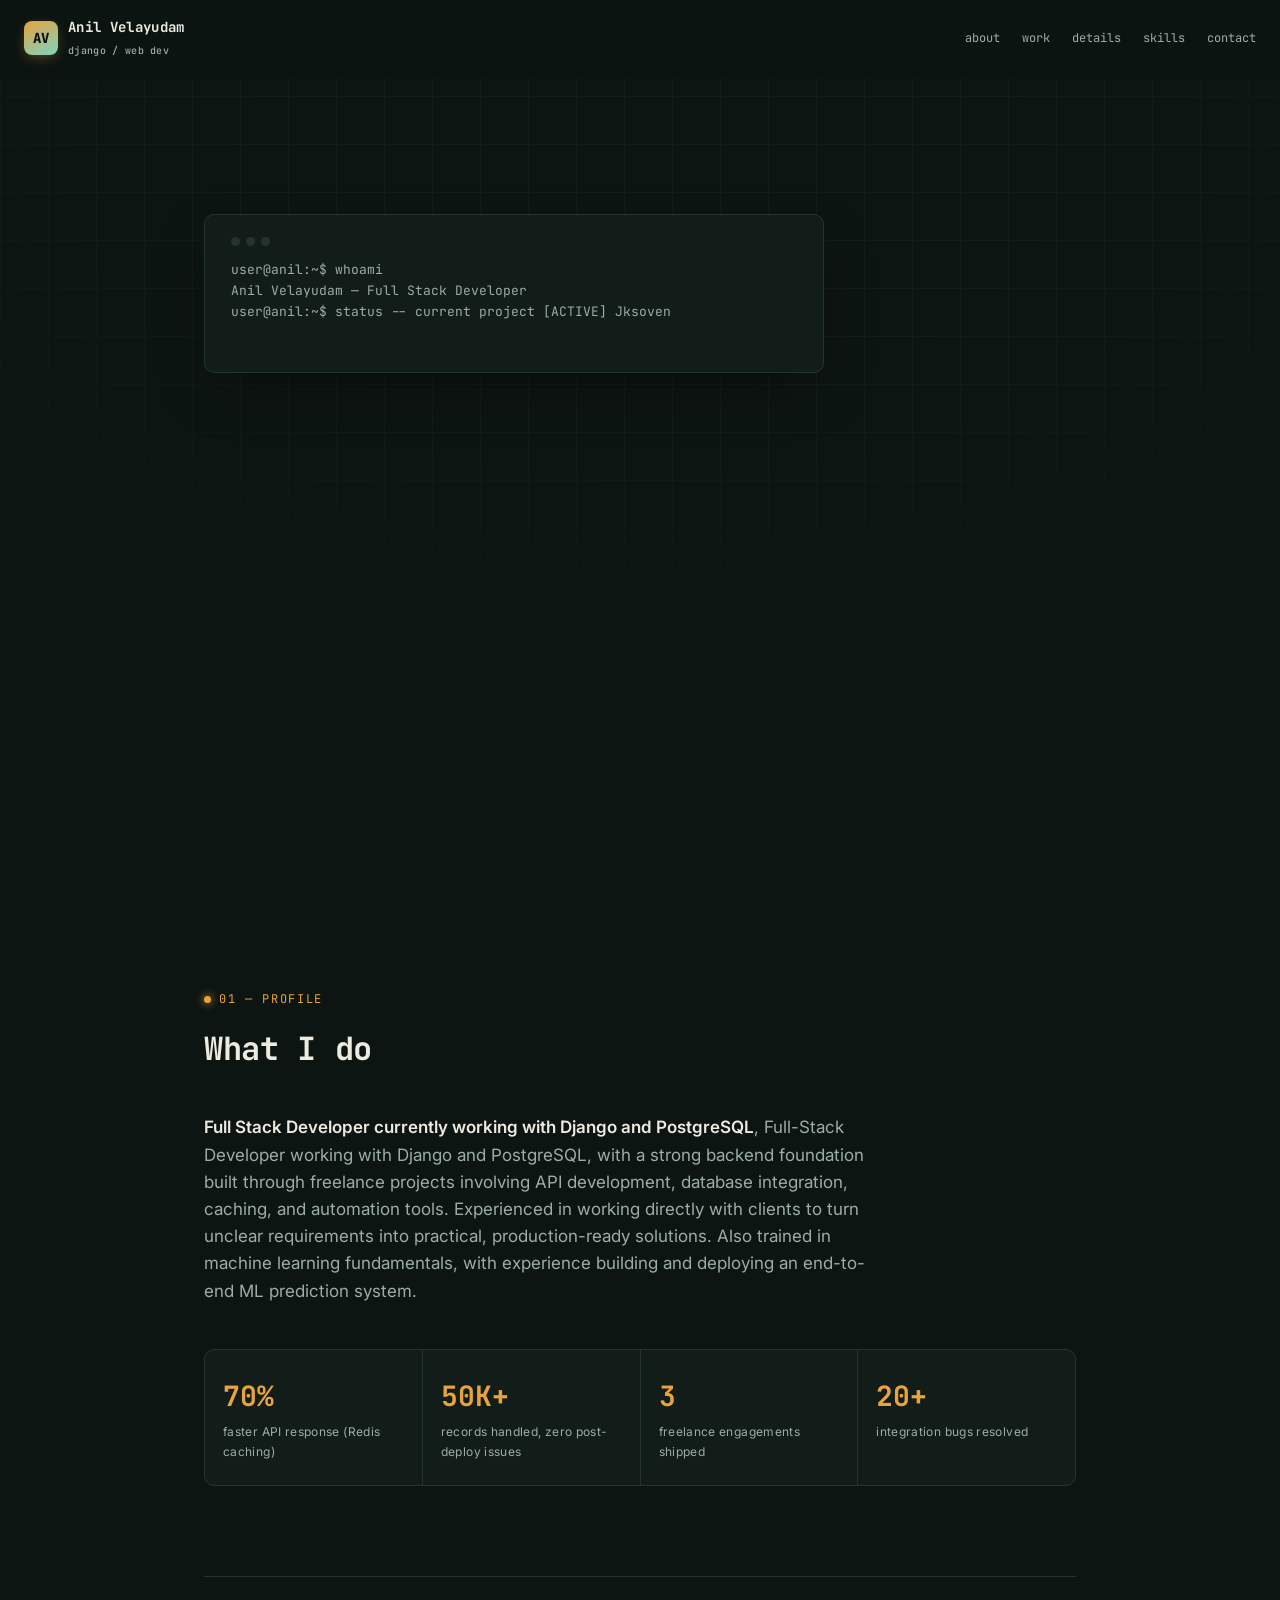
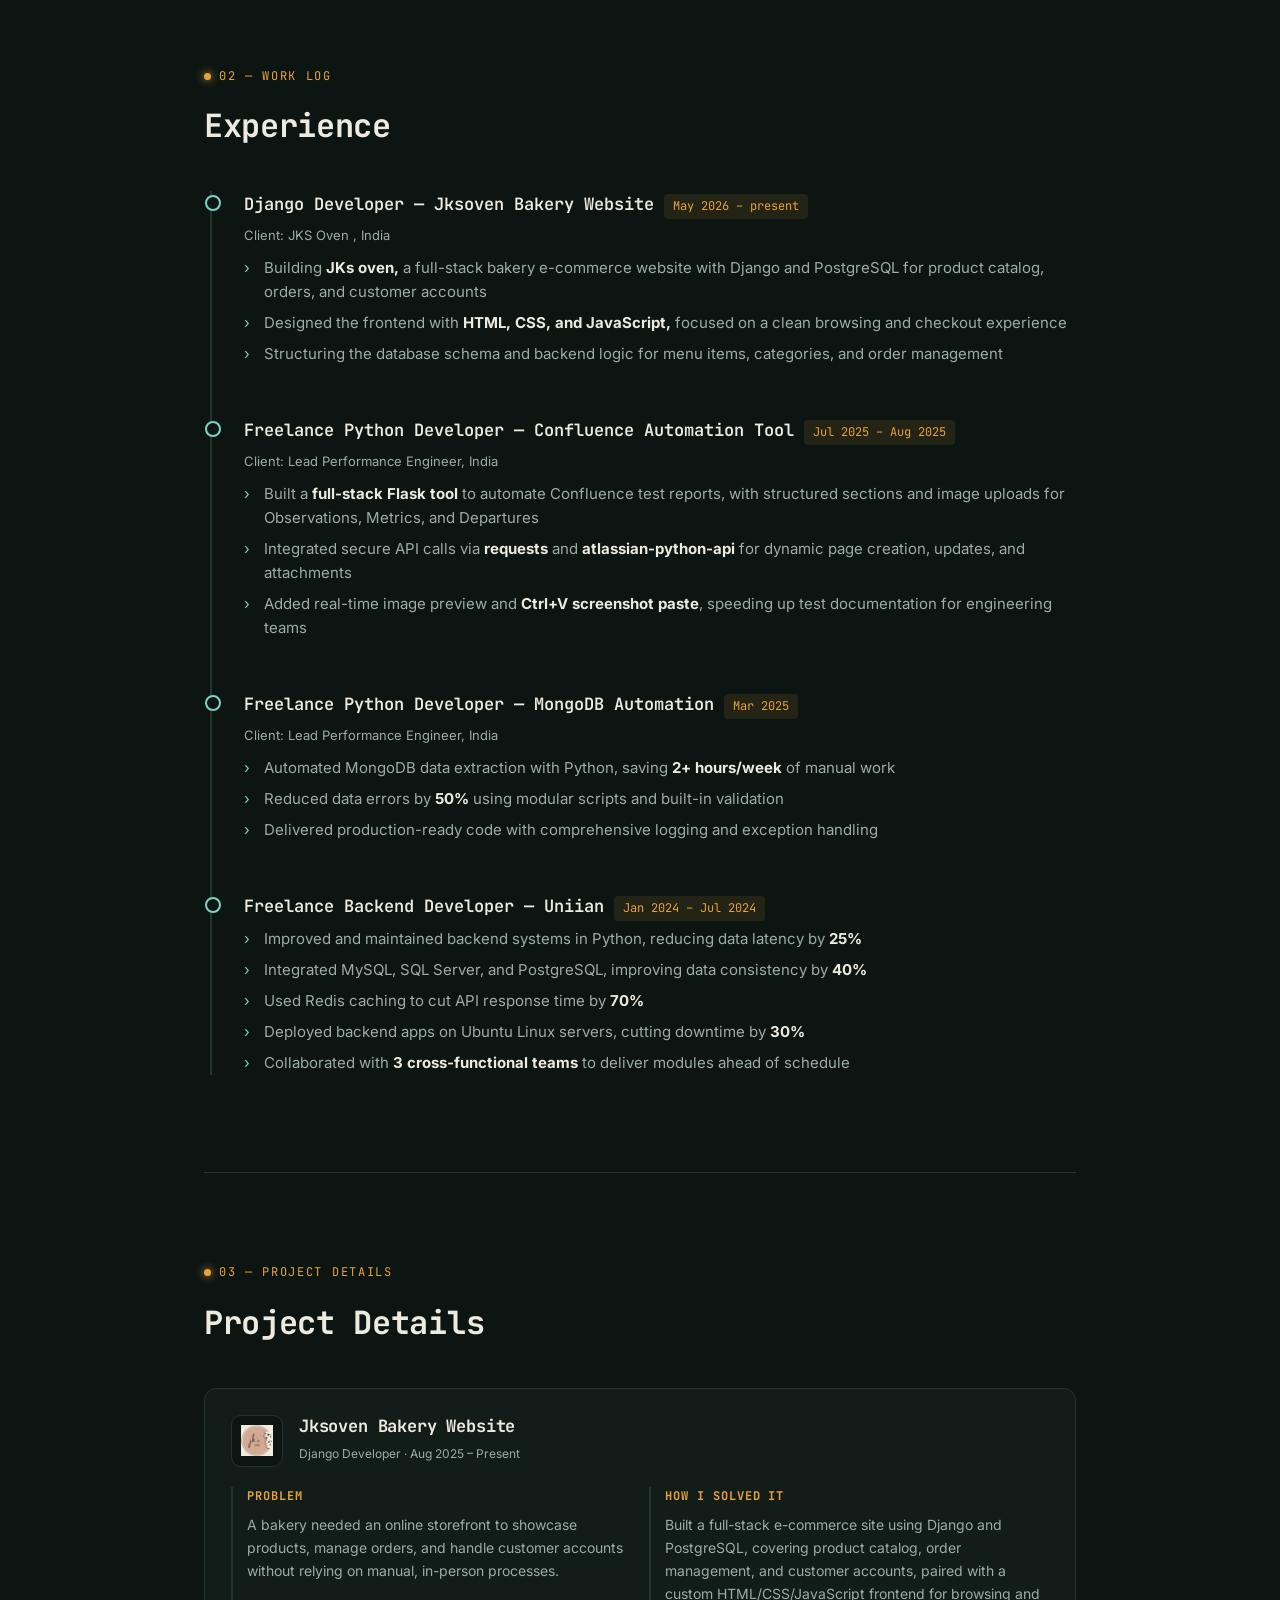
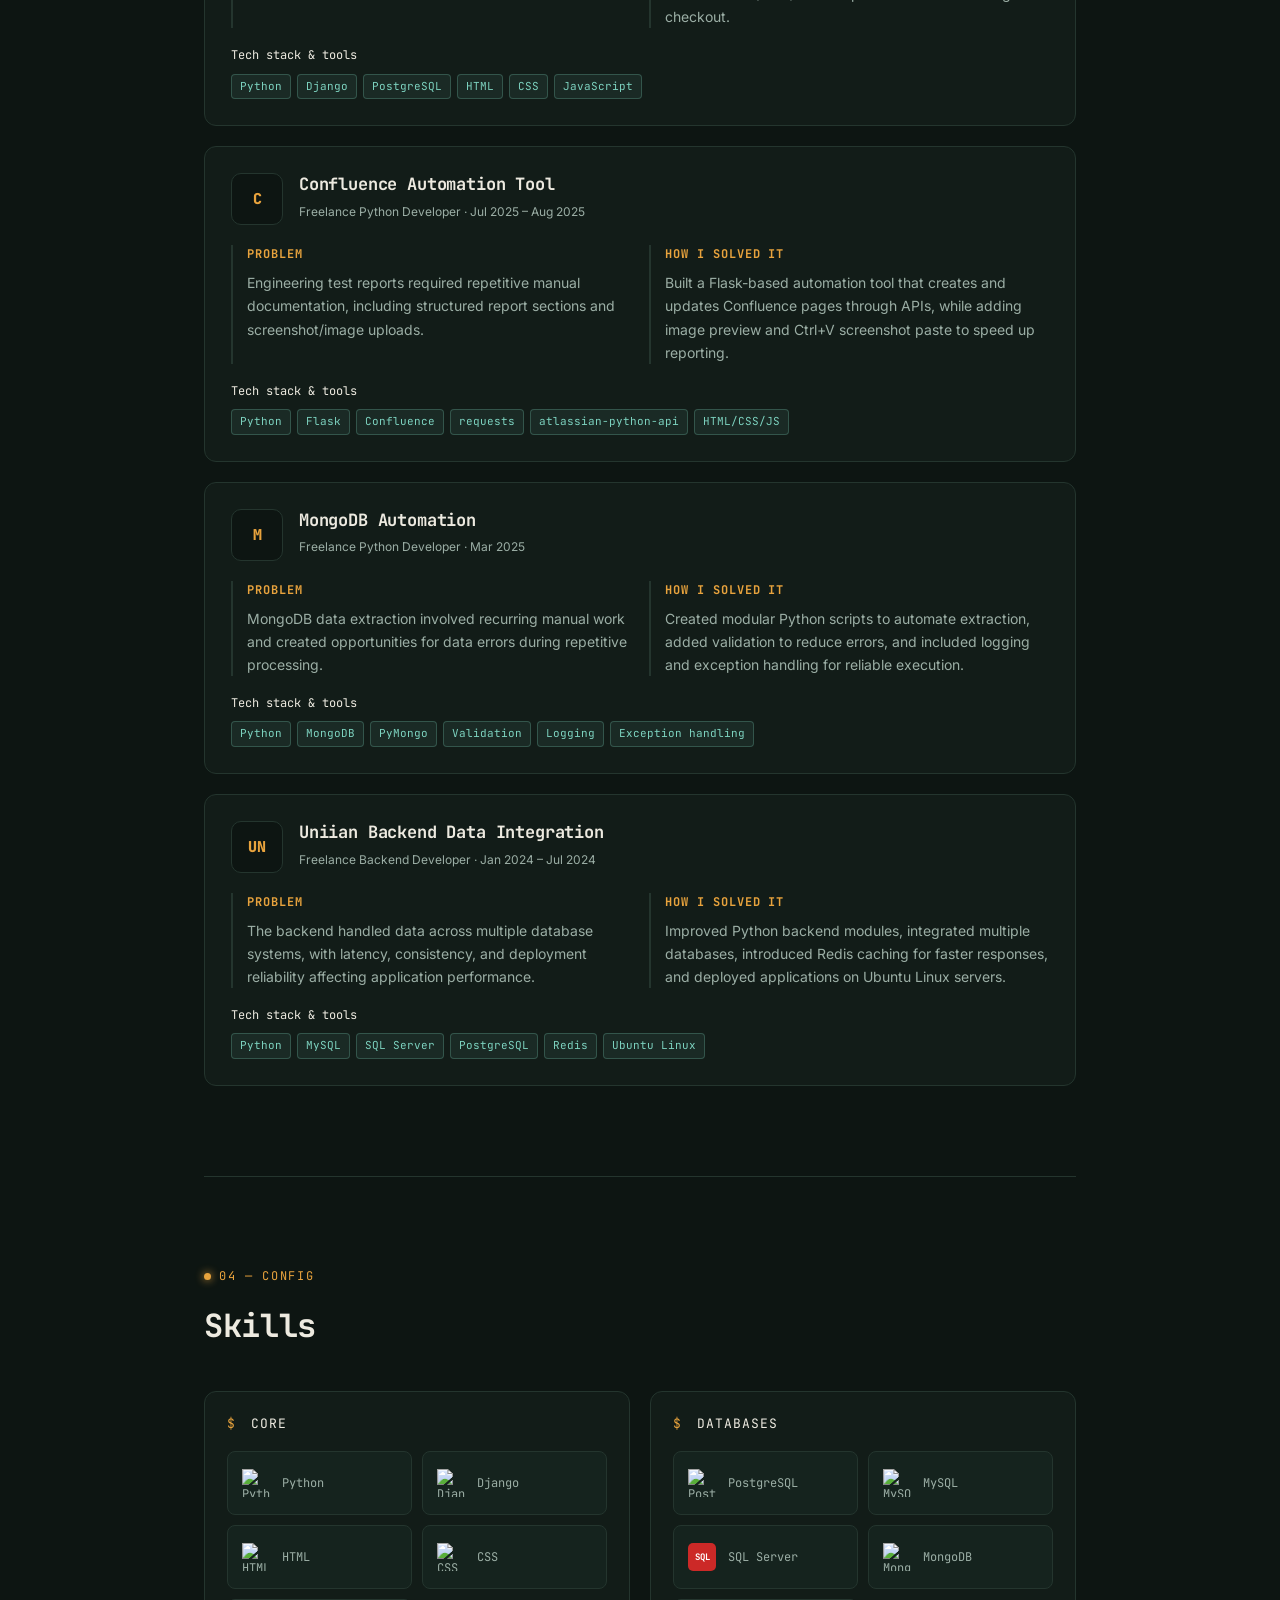
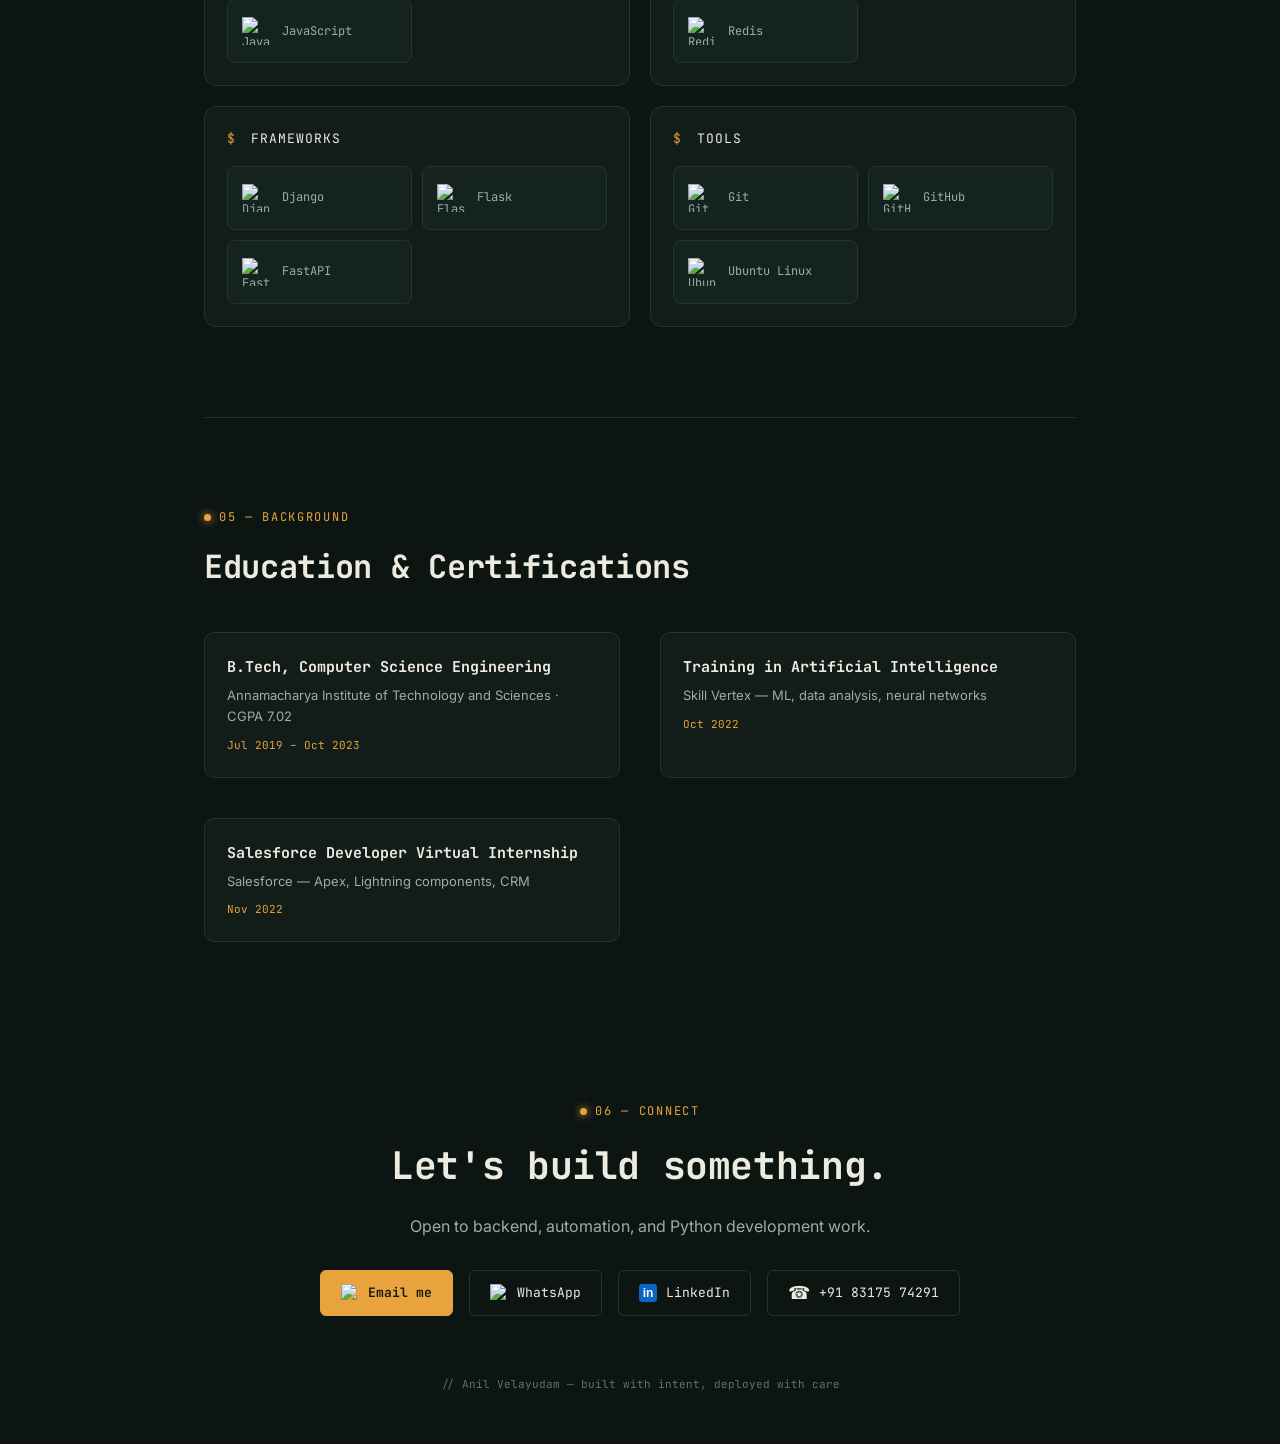
==== index.html @ 1c9b276e "first commit" ====
<!DOCTYPE html>
<html lang="en">
<head>
<meta charset="UTF-8">
<meta name="viewport" content="width=device-width, initial-scale=1.0">
<title>Anil Velayudam — Full Stack Developer</title>
<link rel="stylesheet" href="style.css">
<link rel="preconnect" href="https://fonts.googleapis.com">
<link href="https://fonts.googleapis.com/css2?family=JetBrains+Mono:wght@400;500;600;700;800&family=Inter:wght@400;500;600;700&display=swap" rel="stylesheet">
<style>
  :root{
    --bg: #0D1512;
    --bg-raised: #121C18;
    --line: #24352E;
    --text: #EDEAE0;
    --text-dim: #9BAEA5;
    --amber: #E8A33D;
    --cyan: #7DD3C0;
    --mono: 'JetBrains Mono', monospace;
    --sans: 'Inter', sans-serif;
  }
  *{margin:0;padding:0;box-sizing:border-box;}
  html{scroll-behavior:smooth;}
  body{
    background:var(--bg);
    color:var(--text);
    font-family:var(--sans);
    line-height:1.6;
    overflow-x:hidden;
  }
  @media (prefers-reduced-motion: reduce){
    html{scroll-behavior:auto;}
    *{animation-duration:0.01ms !important; animation-iteration-count:1 !important; transition-duration:0.01ms !important;}
  }
  a{color:var(--cyan);text-decoration:none;}
  a:hover{text-decoration:underline;}
  ::selection{background:var(--amber);color:#0D1512;}

  /* background grid texture */
  .grid-bg{
    position:fixed; inset:0; z-index:-1;
    background-image:
      linear-gradient(var(--line) 1px, transparent 1px),
      linear-gradient(90deg, var(--line) 1px, transparent 1px);
    background-size: 48px 48px;
    opacity:0.25;
    mask-image: radial-gradient(ellipse 80% 60% at 50% 20%, black 40%, transparent 90%);
  }

  .wrap{max-width:920px; margin:0 auto; padding:0 24px;}
  .eyebrow{
    font-family:var(--mono); font-size:12px; letter-spacing:0.14em; text-transform:uppercase;
    color:var(--amber); display:flex; align-items:center; gap:8px; margin-bottom:14px;
  }
  .eyebrow::before{content:''; width:7px; height:7px; border-radius:50%; background:var(--amber); box-shadow:0 0 8px var(--amber); animation:pulse 2s infinite;}
  @keyframes pulse{0%,100%{opacity:1;}50%{opacity:0.35;}}

  h1,h2,h3{font-family:var(--mono); font-weight:700; letter-spacing:-0.01em;}

  /* ---------- HERO / BOOT SEQUENCE ---------- */
  .hero{
    min-height:100vh; display:flex; flex-direction:column; justify-content:center;
    padding:80px 0 60px;
    border-bottom:1px solid var(--line);
  }
  .terminal{
    background:var(--bg-raised);
    border:1px solid var(--line);
    border-radius:10px;
    padding:22px 26px;
    font-family:var(--mono);
    font-size:13px;
    color:var(--text-dim);
    max-width:620px;
    margin-bottom:36px;
    box-shadow:0 20px 60px -20px rgba(0,0,0,0.6);
  }
  .terminal .dots{display:flex; gap:6px; margin-bottom:14px;}
  .terminal .dots span{width:9px;height:9px;border-radius:50%;background:var(--line);}
  #boot-line{white-space:pre-wrap; min-height:90px;}
  .cursor{display:inline-block; width:7px; height:14px; background:var(--amber); vertical-align:middle; animation:blink 1s steps(1) infinite;}
  @keyframes blink{50%{opacity:0;}}

  .hero h1{
    font-size:clamp(36px, 6vw, 64px);
    line-height:1.05;
    color:var(--text);
    margin-bottom:16px;
    opacity:0; transform:translateY(14px);
  }
  .hero .role{
    font-family:var(--mono); color:var(--cyan); font-size:clamp(15px,2vw,18px);
    margin-bottom:22px; opacity:0; transform:translateY(14px);
  }
  .hero p.desc{
    max-width:560px; color:var(--text-dim); font-size:16px; margin-bottom:30px;
    opacity:0; transform:translateY(14px);
  }
  .hero .actions{display:flex; gap:14px; flex-wrap:wrap; opacity:0; transform:translateY(14px);}
  .btn{
    font-family:var(--mono); font-size:13px; padding:12px 20px; border-radius:6px;
    border:1px solid var(--line); color:var(--text); transition:all .2s ease;
  }
  .btn:hover{text-decoration:none; border-color:var(--amber); color:var(--amber); transform:translateY(-2px);}
  .btn.primary{background:var(--amber); color:#0D1512; border-color:var(--amber); font-weight:600;}
  .btn.primary:hover{background:#f0b45c; color:#0D1512;}

  .reveal{animation:rise .7s ease forwards;}
  @keyframes rise{to{opacity:1; transform:translateY(0);}}

  /* ---------- SECTIONS ---------- */
  section{padding:90px 0; border-bottom:1px solid var(--line);}
  section:last-of-type{border-bottom:none;}
  .section-title{font-size:clamp(24px,3vw,32px); margin-bottom:40px; color:var(--text);}
  .fade-up{opacity:0; transform:translateY(24px); transition:opacity .7s ease, transform .7s ease;}
  .fade-up.in{opacity:1; transform:translateY(0);}

  /* about */
  .about-text{max-width:680px; color:var(--text-dim); font-size:17px;}
  .about-text strong{color:var(--text); font-weight:600;}

  /* stats strip */
  .stats{display:grid; grid-template-columns:repeat(auto-fit,minmax(140px,1fr)); gap:1px; background:var(--line); border:1px solid var(--line); border-radius:10px; overflow:hidden; margin-top:44px;}
  .stat{background:var(--bg-raised); padding:24px 18px; text-align:left;}
  .stat .num{font-family:var(--mono); font-size:28px; color:var(--amber); font-weight:700;}
  .stat .label{font-size:12px; color:var(--text-dim); margin-top:4px; letter-spacing:.03em;}

  /* experience — process log */
  .log{border-left:2px solid var(--line); margin-left:6px;}
  .log-entry{position:relative; padding:0 0 44px 32px;}
  .log-entry:last-child{padding-bottom:0;}
  .log-entry::before{
    content:''; position:absolute; left:-7px; top:4px; width:12px; height:12px; border-radius:50%;
    background:var(--bg); border:2px solid var(--cyan);
  }
  .log-head{display:flex; flex-wrap:wrap; align-items:baseline; gap:10px; margin-bottom:6px;}
  .log-role{font-family:var(--mono); font-size:17px; color:var(--text); font-weight:600;}
  .log-time{font-family:var(--mono); font-size:12px; color:var(--amber); background:rgba(232,163,61,0.1); padding:3px 9px; border-radius:4px;}
  .log-client{font-size:13px; color:var(--text-dim); margin-bottom:10px;}
  .log-body{list-style:none; color:var(--text-dim); font-size:15px;}
  .log-body li{position:relative; padding-left:20px; margin-bottom:7px;}
  .log-body li::before{content:'›'; position:absolute; left:0; color:var(--cyan);}
  .log-body b{color:var(--text);}

  /* projects */
  .projects-grid{display:grid; grid-template-columns:repeat(auto-fit,minmax(280px,1fr)); gap:20px;}
  .proj-card{
    background:var(--bg-raised); border:1px solid var(--line); border-radius:10px; padding:26px;
    transition:transform .25s ease, border-color .25s ease, box-shadow .25s ease;
  }
  .proj-card:hover{transform:translateY(-4px); border-color:var(--cyan); box-shadow:0 16px 40px -18px rgba(125,211,192,0.25);}
  .proj-card h3{font-size:16px; color:var(--text); margin-bottom:8px; line-height:1.4;}
  .proj-card .tag-time{font-family:var(--mono); font-size:11px; color:var(--amber); margin-bottom:12px; display:block;}
  .proj-card p{color:var(--text-dim); font-size:14px; margin-bottom:14px;}
  .stack{display:flex; flex-wrap:wrap; gap:6px;}
  .stack span{font-family:var(--mono); font-size:11px; color:var(--cyan); background:rgba(125,211,192,0.08); border:1px solid rgba(125,211,192,0.25); padding:3px 8px; border-radius:4px;}

  /* project details */
  .project-details-grid{
    display:grid;
    grid-template-columns:1fr;
    gap:20px;
  }
  .project-detail-card{
    position:relative;
    background:var(--bg-raised);
    border:1px solid var(--line);
    border-radius:12px;
    padding:26px;
    transition:transform .25s ease, border-color .25s ease, box-shadow .25s ease;
  }
  .project-detail-card:hover{
    transform:translateY(-4px);
    border-color:var(--cyan);
    box-shadow:0 16px 40px -18px rgba(125,211,192,0.25);
  }
  .project-detail-head{
    display:flex;
    align-items:flex-start;
    gap:16px;
    margin-bottom:20px;
  }
  .project-logo{
    width:52px;
    height:52px;
    flex:0 0 52px;
    border:1px solid var(--line);
    border-radius:10px;
    background:#0D1512;
    display:flex;
    align-items:center;
    justify-content:center;
    overflow:hidden;
    font-family:var(--mono);
    font-size:15px;
    font-weight:800;
    color:var(--amber);
  }
  .project-logo img{
    width:32px;
    height:32px;
    object-fit:contain;
  }
  .project-detail-title{
    font-family:var(--mono);
    font-size:17px;
    color:var(--text);
    line-height:1.4;
    margin-bottom:5px;
  }
  .project-detail-meta{
    font-size:12px;
    color:var(--text-dim);
  }
  .project-detail-content{
    display:grid;
    grid-template-columns:1fr 1fr;
    gap:18px;
    margin-bottom:18px;
  }
  .detail-block{
    border-left:2px solid var(--line);
    padding-left:14px;
  }
  .detail-block h4{
    font-family:var(--mono);
    font-size:12px;
    text-transform:uppercase;
    letter-spacing:.08em;
    color:var(--amber);
    margin-bottom:7px;
  }
  .detail-block p{
    color:var(--text-dim);
    font-size:14px;
    line-height:1.65;
    margin:0;
  }
  .detail-label{
    font-family:var(--mono);
    font-size:12px;
    color:var(--text);
    margin-bottom:8px;
  }
  @media (max-width:720px){
    .project-detail-content{grid-template-columns:1fr;}
  }

  /* skills as config block */
  .config-block{
    background:var(--bg-raised); border:1px solid var(--line); border-radius:10px; padding:28px 30px;
    font-family:var(--mono); font-size:14px; color:var(--text-dim); overflow-x:auto;
  }
  .config-block .k{color:var(--cyan);}
  .config-block .s{color:var(--amber);}
  .config-block .line{margin-bottom:4px;}

  /* education / certs */
  .two-col{display:grid; grid-template-columns:1fr 1fr; gap:40px;}
  @media (max-width:720px){.two-col{grid-template-columns:1fr;}}
  .card-min{border:1px solid var(--line); border-radius:10px; padding:22px; background:var(--bg-raised);}
  .card-min h4{font-family:var(--mono); font-size:15px; color:var(--text); margin-bottom:6px;}
  .card-min .sub{font-size:13px; color:var(--text-dim); margin-bottom:10px;}
  .card-min .time{font-family:var(--mono); font-size:11px; color:var(--amber);}

  /* contact / footer */
  footer{padding:70px 0 50px; text-align:center;}
  footer h2{font-size:clamp(26px,4vw,38px); margin-bottom:18px;}
  footer p{color:var(--text-dim); margin-bottom:30px;}
  .contact-links{display:flex; justify-content:center; gap:16px; flex-wrap:wrap;}
  .foot-note{margin-top:60px; font-family:var(--mono); font-size:11px; color:var(--text-dim); opacity:0.6;}

  /* nav / logo */
  .nav{
    position:fixed; top:0; left:0; right:0; z-index:50;
    display:flex; align-items:center; justify-content:space-between;
    padding:16px 24px; backdrop-filter:blur(10px);
    background:rgba(13,21,18,0.7); border-bottom:1px solid transparent;
    transition:border-color .3s ease, background .3s ease;
  }
  .nav.scrolled{border-bottom:1px solid var(--line); background:rgba(13,21,18,0.92);}
  .logo{display:flex; align-items:center; gap:10px; font-family:var(--mono); color:var(--text); font-weight:700; letter-spacing:.02em;}
  .logo-mark{
    width:34px; height:34px; border-radius:8px;
    background:linear-gradient(155deg, var(--amber), var(--cyan));
    display:flex; align-items:center; justify-content:center;
    font-family:var(--mono); font-weight:800; font-size:14px; color:#0D1512;
    box-shadow:0 4px 14px -4px rgba(232,163,61,0.5);
  }
  .logo-text{font-size:14px;}
  .logo-text .dim{color:var(--text-dim); font-weight:500;}
  .nav-links{display:flex; gap:22px; font-family:var(--mono); font-size:12px;}
  .nav-links a{color:var(--text-dim);}
  .nav-links a:hover{color:var(--amber); text-decoration:none;}
  @media (max-width:600px){.nav-links{display:none;}}
</style>
</head>
<body>

<div class="grid-bg"></div>

<nav class="nav" id="siteNav">
  <a href="#" class="logo" style="text-decoration:none;">
    <span class="logo-mark">AV</span>
    <span class="logo-text">Anil Velayudam<br><span class="dim" style="font-size:10px;">django / web dev</span></span>
  </a>
  <div class="nav-links">
    <a href="#about">about</a>
    <a href="#experience">work</a>
    <a href="#project-details">details</a>
    <a href="#skills">skills</a>
    <a href="#contact">contact</a>
  </div>
</nav>

<div class="wrap">

  <!-- HERO -->
  <section class="hero" style="border-bottom:none; padding-top:130px;">
    <div class="terminal">
      <div class="dots"><span></span><span></span><span></span></div>
      <div id="boot-line"></div>
    </div>
    <div class="eyebrow" id="eyebrow" style="opacity:0;">system: online</div>
    <h1 id="h1">Anil Velayudam</h1>
    <div class="role" id="role">Full Stack Developer— Django, PostgreSQL, HTML/CSS/JS</div>
    <p class="desc" id="desc">Computer Science graduate currently building web applications with Django and PostgreSQL, with a backend foundation from freelance work — API development, automation, and data pipelines. Aspiring full-stack developer, comfortable across the frontend, backend, and database layers</p>
    <div class="actions" id="actions">
      <a href="mailto:anilvelayudam@gmail.com" class="btn primary">Email me</a>
      <a href="#experience" class="btn">View work log</a>
      <a href="tel:+918317574291" class="btn">+91 83175 74291</a>
    </div>
  </section>

  <!-- ABOUT + STATS -->
  <section id="about">
    <div class="eyebrow">01 — profile</div>
    <h2 class="section-title fade-up">What I do</h2>
    <p class="about-text fade-up"><strong>Full Stack Developer currently working with Django and PostgreSQL</strong>, Full-Stack Developer working with Django and PostgreSQL, with a strong backend foundation built through freelance projects involving API development, database integration, caching, and automation tools. Experienced in working directly with clients to turn unclear requirements into practical, production-ready solutions. Also trained in machine learning fundamentals, with experience building and deploying an end-to-end ML prediction system.</p>
    <div class="stats fade-up">
      <div class="stat"><div class="num">70%</div><div class="label">faster API response (Redis caching)</div></div>
      <div class="stat"><div class="num">50K+</div><div class="label">records handled, zero post-deploy issues</div></div>
      <div class="stat"><div class="num">3</div><div class="label">freelance engagements shipped</div></div>
      <div class="stat"><div class="num">20+</div><div class="label">integration bugs resolved</div></div>
    </div>
  </section>

  <!-- EXPERIENCE -->
  <section id="experience">
    <div class="eyebrow">02 — work log</div>
    <h2 class="section-title fade-up">Experience</h2>
    <div class="log fade-up">


            <div class="log-entry">
        <div class="log-head">
          <span class="log-role">Django Developer — Jksoven Bakery Website</span>
          <span class="log-time">May 2026 – present </span>
        </div>
        <div class="log-client">Client: JKS Oven , India</div>
        <ul class="log-body">
          <li>Building  <b>JKs oven, </b> a full-stack bakery e-commerce website with Django and PostgreSQL for product catalog, orders, and customer accounts</li>
          <li>Designed the frontend with <b>HTML, CSS, and JavaScript,</b> focused on a clean browsing and checkout experience </li>
          <li>Structuring the database schema and backend logic for menu items, categories, and order management</li>
        </ul>
      </div>

      <div class="log-entry">
        <div class="log-head">
          <span class="log-role">Freelance Python Developer — Confluence Automation Tool</span>
          <span class="log-time">Jul 2025 – Aug 2025</span>
        </div>
        <div class="log-client">Client: Lead Performance Engineer, India</div>
        <ul class="log-body">
          <li>Built a <b>full-stack Flask tool</b> to automate Confluence test reports, with structured sections and image uploads for Observations, Metrics, and Departures</li>
          <li>Integrated secure API calls via <b>requests</b> and <b>atlassian-python-api</b> for dynamic page creation, updates, and attachments</li>
          <li>Added real-time image preview and <b>Ctrl+V screenshot paste</b>, speeding up test documentation for engineering teams</li>
        </ul>
      </div>

      <div class="log-entry">
        <div class="log-head">
          <span class="log-role">Freelance Python Developer — MongoDB Automation</span>
          <span class="log-time">Mar 2025</span>
        </div>
        <div class="log-client">Client: Lead Performance Engineer, India</div>
        <ul class="log-body">
          <li>Automated MongoDB data extraction with Python, saving <b>2+ hours/week</b> of manual work</li>
          <li>Reduced data errors by <b>50%</b> using modular scripts and built-in validation</li>
          <li>Delivered production-ready code with comprehensive logging and exception handling</li>
        </ul>
      </div>

      <div class="log-entry">
        <div class="log-head">
          <span class="log-role">Freelance Backend Developer — Uniian</span>
          <span class="log-time">Jan 2024 – Jul 2024</span>
        </div>
        <ul class="log-body">
          <li>Improved and maintained backend systems in Python, reducing data latency by <b>25%</b></li>
          <li>Integrated MySQL, SQL Server, and PostgreSQL, improving data consistency by <b>40%</b></li>
          <li>Used Redis caching to cut API response time by <b>70%</b></li>
          <li>Deployed backend apps on Ubuntu Linux servers, cutting downtime by <b>30%</b></li>
          <li>Collaborated with <b>3 cross-functional teams</b> to deliver modules ahead of schedule</li>
        </ul>
      </div>

    </div>
  </section>

  <!-- PROJECT DETAILS -->
  <section id="project-details">
    <div class="eyebrow">03 — project details</div>
    <h2 class="section-title fade-up">Project Details</h2>
    <div class="project-details-grid fade-up">


      <article class="project-detail-card">
        <div class="project-detail-head">
          <div class="project-logo">
            <img
              src="images/jks_logo.png"
              alt="JKS Oven logo"
            >
          </div>

          <div>
            <h3 class="project-detail-title">Jksoven Bakery Website</h3>
            <div class="project-detail-meta">
              Django Developer · Aug 2025 – Present
            </div>
          </div>
        </div>

        <div class="project-detail-content">
          <div class="detail-block">
            <h4>Problem</h4>
            <p>
              A bakery needed an online storefront to showcase products,
              manage orders, and handle customer accounts without relying
              on manual, in-person processes.
            </p>
          </div>

          <div class="detail-block">
            <h4>How I solved it</h4>
            <p>
              Built a full-stack e-commerce site using Django and PostgreSQL,
              covering product catalog, order management, and customer accounts,
              paired with a custom HTML/CSS/JavaScript frontend for browsing
              and checkout.
            </p>
          </div>
        </div>

        <div class="detail-label">Tech stack &amp; tools</div>

        <div class="stack">
          <span>Python</span>
          <span>Django</span>
          <span>PostgreSQL</span>
          <span>HTML</span>
          <span>CSS</span>
          <span>JavaScript</span>
        </div>
      </article>

      <article class="project-detail-card">
        <div class="project-detail-head">
          <div class="project-logo">
            <img src="https://cdn.simpleicons.org/confluence" alt="Confluence logo" onerror="this.style.display='none';this.parentElement.textContent='C';">
          </div>
          <div>
            <h3 class="project-detail-title">Confluence Automation Tool</h3>
            <div class="project-detail-meta">Freelance Python Developer · Jul 2025 – Aug 2025</div>
          </div>
        </div>
        <div class="project-detail-content">
          <div class="detail-block">
            <h4>Problem</h4>
            <p>Engineering test reports required repetitive manual documentation, including structured report sections and screenshot/image uploads.</p>
          </div>
          <div class="detail-block">
            <h4>How I solved it</h4>
            <p>Built a Flask-based automation tool that creates and updates Confluence pages through APIs, while adding image preview and Ctrl+V screenshot paste to speed up reporting.</p>
          </div>
        </div>
        <div class="detail-label">Tech stack &amp; tools</div>
        <div class="stack">
          <span>Python</span><span>Flask</span><span>Confluence</span><span>requests</span><span>atlassian-python-api</span><span>HTML/CSS/JS</span>
        </div>
      </article>

      <article class="project-detail-card">
        <div class="project-detail-head">
          <div class="project-logo">
            <img src="https://cdn.simpleicons.org/mongodb" alt="MongoDB logo" onerror="this.style.display='none';this.parentElement.textContent='M';">
          </div>
          <div>
            <h3 class="project-detail-title">MongoDB Automation</h3>
            <div class="project-detail-meta">Freelance Python Developer · Mar 2025</div>
          </div>
        </div>
        <div class="project-detail-content">
          <div class="detail-block">
            <h4>Problem</h4>
            <p>MongoDB data extraction involved recurring manual work and created opportunities for data errors during repetitive processing.</p>
          </div>
          <div class="detail-block">
            <h4>How I solved it</h4>
            <p>Created modular Python scripts to automate extraction, added validation to reduce errors, and included logging and exception handling for reliable execution.</p>
          </div>
        </div>
        <div class="detail-label">Tech stack &amp; tools</div>
        <div class="stack">
          <span>Python</span><span>MongoDB</span><span>PyMongo</span><span>Validation</span><span>Logging</span><span>Exception handling</span>
        </div>
      </article>

      <article class="project-detail-card">
        <div class="project-detail-head">
          <div class="project-logo">
            <span>UN</span>
          </div>
          <div>
            <h3 class="project-detail-title">Uniian Backend Data Integration</h3>
            <div class="project-detail-meta">Freelance Backend Developer · Jan 2024 – Jul 2024</div>
          </div>
        </div>
        <div class="project-detail-content">
          <div class="detail-block">
            <h4>Problem</h4>
            <p>The backend handled data across multiple database systems, with latency, consistency, and deployment reliability affecting application performance.</p>
          </div>
          <div class="detail-block">
            <h4>How I solved it</h4>
            <p>Improved Python backend modules, integrated multiple databases, introduced Redis caching for faster responses, and deployed applications on Ubuntu Linux servers.</p>
          </div>
        </div>
        <div class="detail-label">Tech stack &amp; tools</div>
        <div class="stack">
          <span>Python</span><span>MySQL</span><span>SQL Server</span><span>PostgreSQL</span><span>Redis</span><span>Ubuntu Linux</span>
        </div>
      </article>

    </div>
  </section>

  <!-- SKILLS --><!-- SKILLS -->
<section id="skills">
  <div class="eyebrow">04 — config</div>
  <h2 class="section-title fade-up">Skills</h2>

  <div class="skills-grid fade-up">

    <!-- Core -->
    <div class="skill-category">
      <div class="skill-category-title">
        <span>$</span> core
      </div>

      <div class="skill-list">

        <div class="skill-card">
          <img src="https://cdn.simpleicons.org/python/3776AB" alt="Python">
          <span>Python</span>
        </div>

        <div class="skill-card">
          <img src="https://cdn.simpleicons.org/django/092E20" alt="Django">
          <span>Django</span>
        </div>

        <div class="skill-card">
          <img src="https://cdn.simpleicons.org/html5/E34F26" alt="HTML5">
          <span>HTML</span>
        </div>

        <div class="skill-card">
          <img src="https://cdn.simpleicons.org/css/1572B6" alt="CSS">
          <span>CSS</span>
        </div>

        <div class="skill-card">
          <img src="https://cdn.simpleicons.org/javascript/F7DF1E" alt="JavaScript">
          <span>JavaScript</span>
        </div>

      </div>
    </div>


    <!-- Databases -->
    <div class="skill-category">
      <div class="skill-category-title">
        <span>$</span> databases
      </div>

      <div class="skill-list">

        <div class="skill-card">
          <img src="https://cdn.simpleicons.org/postgresql/4169E1" alt="PostgreSQL">
          <span>PostgreSQL</span>
        </div>

        <div class="skill-card">
          <img src="https://cdn.simpleicons.org/mysql/4479A1" alt="MySQL">
          <span>MySQL</span>
        </div>

        <div class="skill-card">
          <img
            src="https://cdn.simpleicons.org/microsoftsqlserver"
            alt="SQL Server"
            onerror="this.style.display='none'; this.parentElement.classList.add('logo-fallback');"
          >
          <span>SQL Server</span>
        </div>

        <div class="skill-card">
          <img src="https://cdn.simpleicons.org/mongodb/47A248" alt="MongoDB">
          <span>MongoDB</span>
        </div>

        <div class="skill-card">
          <img src="https://cdn.simpleicons.org/redis/DC382D" alt="Redis">
          <span>Redis</span>
        </div>

      </div>
    </div>


    <!-- Frameworks -->
    <div class="skill-category">
      <div class="skill-category-title">
        <span>$</span> frameworks
      </div>

      <div class="skill-list">

        <div class="skill-card">
          <img src="https://cdn.simpleicons.org/django/092E20" alt="Django">
          <span>Django</span>
        </div>

        <div class="skill-card">
          <img src="https://cdn.simpleicons.org/flask/FFFFFF" alt="Flask">
          <span>Flask</span>
        </div>

            <div class="skill-card">
      <img
        src="https://cdn.simpleicons.org/fastapi/009688"
        alt="FastAPI"
      >
      <span>FastAPI</span>
    </div>

      </div>
    </div>


    <!-- Tools -->
    <div class="skill-category">
      <div class="skill-category-title">
        <span>$</span> tools
      </div>

      <div class="skill-list">

        <div class="skill-card">
          <img src="https://cdn.simpleicons.org/git/F05032" alt="Git">
          <span>Git</span>
        </div>

        <div class="skill-card">
          <img src="https://cdn.simpleicons.org/github/FFFFFF" alt="GitHub">
          <span>GitHub</span>
        </div>

        <div class="skill-card">
          <img src="https://cdn.simpleicons.org/ubuntu/E95420" alt="Ubuntu">
          <span>Ubuntu Linux</span>
        </div>

      </div>
    </div>

  </div>
</section>

  <!-- EDUCATION / CERTS -->
  <section id="education">
    <div class="eyebrow">05 — background</div>
    <h2 class="section-title fade-up">Education &amp; Certifications</h2>
    <div class="two-col fade-up">
      <div class="card-min">
        <h4>B.Tech, Computer Science Engineering</h4>
        <div class="sub">Annamacharya Institute of Technology and Sciences · CGPA 7.02</div>
        <div class="time">Jul 2019 – Oct 2023</div>
      </div>
      <div class="card-min">
        <h4>Training in Artificial Intelligence</h4>
        <div class="sub">Skill Vertex — ML, data analysis, neural networks</div>
        <div class="time">Oct 2022</div>
      </div>
      <div class="card-min">
        <h4>Salesforce Developer Virtual Internship</h4>
        <div class="sub">Salesforce — Apex, Lightning components, CRM</div>
        <div class="time">Nov 2022</div>
      </div>
    </div>
  </section>

<!-- CONTACT -->
<footer id="contact">
  <div class="eyebrow" style="justify-content:center;">06 — connect</div>

  <h2>Let's build something.</h2>

  <p>Open to backend, automation, and Python development work.</p>

  <div class="contact-links">

    <!-- Email -->
    <a
      href="mailto:anilvelayudam@gmail.com"
      class="btn primary contact-btn"
    >
      <img
        src="https://cdn.simpleicons.org/gmail"
        alt="Email"
      >
      <span>Email me</span>
    </a>

    <!-- WhatsApp -->
    <a
      href="https://wa.me/918317574291?text=Hi%20Anil%2C%20I%20came%20across%20your%20portfolio%20and%20I%27m%20interested%20in%20discussing%20a%20project%20with%20you."
      class="btn contact-btn"
      target="_blank"
      rel="noopener noreferrer"
    >
      <img
        src="https://cdn.simpleicons.org/whatsapp"
        alt="WhatsApp"
      >
      <span>WhatsApp</span>
    </a>

    <!-- LinkedIn -->
<a
  href="https://www.linkedin.com/in/anil-velayudam/"
  class="btn contact-btn"
  target="_blank"
  rel="noopener noreferrer"
>
  <span class="linkedin-icon">in</span>
  <span>LinkedIn</span>
</a>

    <!-- Phone -->
    <a
      href="tel:+918317574291"
      class="btn contact-btn"
    >
      <span class="phone-icon">☎</span>
      <span>+91 83175 74291</span>
    </a>

  </div>

  <div class="foot-note">
    // Anil Velayudam — built with intent, deployed with care
  </div>
</footer>

</div>

<script>
  // Boot sequence typing effect
  const bootText = "user@anil:~$ whoami\nAnil Velayudam — Full Stack Developer \nuser@anil:~$ status -- current project [ACTIVE] Jksoven — Bakery E-commerce (Django + PostgreSQL)  APIs & Automation";
  const bootEl = document.getElementById('boot-line');
  let i = 0;
  function typeBoot(){
    if(i <= bootText.length){
      bootEl.textContent = bootText.slice(0, i);
      i++;
      setTimeout(typeBoot, 14);
    } else {
      bootEl.innerHTML += '<span class="cursor"></span>';
      revealHero();
    }
  }
  function revealHero(){
    const els = ['eyebrow','h1','role','desc','actions'];
    els.forEach((id, idx) => {
      const el = document.getElementById(id);
      setTimeout(() => {
        el.classList.add('reveal');
      }, idx * 130);
    });
  }
  window.addEventListener('load', () => setTimeout(typeBoot, 300));

  // Scroll reveal for sections
  const observer = new IntersectionObserver((entries) => {
    entries.forEach(entry => {
      if(entry.isIntersecting){
        entry.target.classList.add('in');
        observer.unobserve(entry.target);
      }
    });
  }, { threshold: 0.15 });
  document.querySelectorAll('.fade-up').forEach(el => observer.observe(el));

  // Nav background on scroll
  const nav = document.getElementById('siteNav');
  window.addEventListener('scroll', () => {
    nav.classList.toggle('scrolled', window.scrollY > 40);
  });
</script>

</body>
</html>
---- style.css ----
.project-logo {
  width: 64px;
  height: 64px;
  border-radius: 12px;
  overflow: hidden;
  display: flex;
  align-items: center;
  justify-content: center;
  flex-shrink: 0;
  background: #f5eadc;
  border: 1px solid rgba(255, 255, 255, 0.08);
}

.project-logo img {
  width: 100%;
  height: 100%;
  object-fit: contain;
  display: block;
}


/* =========================
   SKILLS
   ========================= */

.skills-grid {
  display: grid;
  grid-template-columns: 1fr 1fr;
  gap: 20px;
}

.skill-category {
  background: var(--bg-raised);
  border: 1px solid var(--line);
  border-radius: 12px;
  padding: 22px;
  transition: transform 0.25s ease,
              border-color 0.25s ease,
              box-shadow 0.25s ease;
}

.skill-category:hover {
  transform: translateY(-4px);
  border-color: var(--cyan);
  box-shadow: 0 16px 40px -20px rgba(125, 211, 192, 0.35);
}

.skill-category-title {
  font-family: var(--mono);
  font-size: 13px;
  color: var(--text);
  margin-bottom: 16px;
  text-transform: uppercase;
  letter-spacing: 0.08em;
}

.skill-category-title span {
  color: var(--amber);
  margin-right: 6px;
}

.skill-list {
  display: grid;
  grid-template-columns: repeat(2, 1fr);
  gap: 10px;
}

.skill-card {
  min-height: 64px;
  display: flex;
  align-items: center;
  gap: 12px;

  padding: 12px 14px;

  background: rgba(125, 211, 192, 0.035);
  border: 1px solid var(--line);
  border-radius: 8px;

  font-family: var(--mono);
  font-size: 12px;
  color: var(--text-dim);

  transition:
    transform 0.2s ease,
    border-color 0.2s ease,
    background 0.2s ease;
}

.skill-card:hover {
  transform: translateY(-2px);
  border-color: var(--cyan);
  background: rgba(125, 211, 192, 0.08);
  color: var(--text);
}

.skill-card img {
  width: 28px;
  height: 28px;
  object-fit: contain;
  flex-shrink: 0;
}

.skill-card span {
  white-space: nowrap;
}


/* Mobile */
@media (max-width: 720px) {
  .skills-grid {
    grid-template-columns: 1fr;
  }

  .skill-list {
    grid-template-columns: 1fr 1fr;
  }
}

@media (max-width: 420px) {
  .skill-list {
    grid-template-columns: 1fr;
  }
}


.logo-fallback::before {
  content: "SQL";
  width: 28px;
  height: 28px;
  display: flex;
  align-items: center;
  justify-content: center;
  border-radius: 5px;
  background: #CC2927;
  color: white;
  font-family: var(--mono);
  font-size: 9px;
  font-weight: 700;
}

/* =========================
   CONTACT BUTTONS
   ========================= */

.contact-links {
  display: flex;
  justify-content: center;
  align-items: center;
  gap: 14px;
  flex-wrap: wrap;
}

.contact-btn {
  display: inline-flex;
  align-items: center;
  justify-content: center;
  gap: 9px;
}

.contact-btn img {
  width: 18px;
  height: 18px;
  object-fit: contain;
}

.contact-btn .phone-icon {
  font-size: 18px;
  line-height: 1;
}

.contact-btn:hover img {
  transform: scale(1.1);
}

.contact-btn img {
  transition: transform 0.2s ease;
}

.linkedin-icon {
  width: 18px;
  height: 18px;
  display: inline-flex;
  align-items: center;
  justify-content: center;
  border-radius: 3px;
  background: #0A66C2;
  color: white;
  font-family: Arial, sans-serif;
  font-size: 12px;
  font-weight: 700;
  line-height: 1;
}
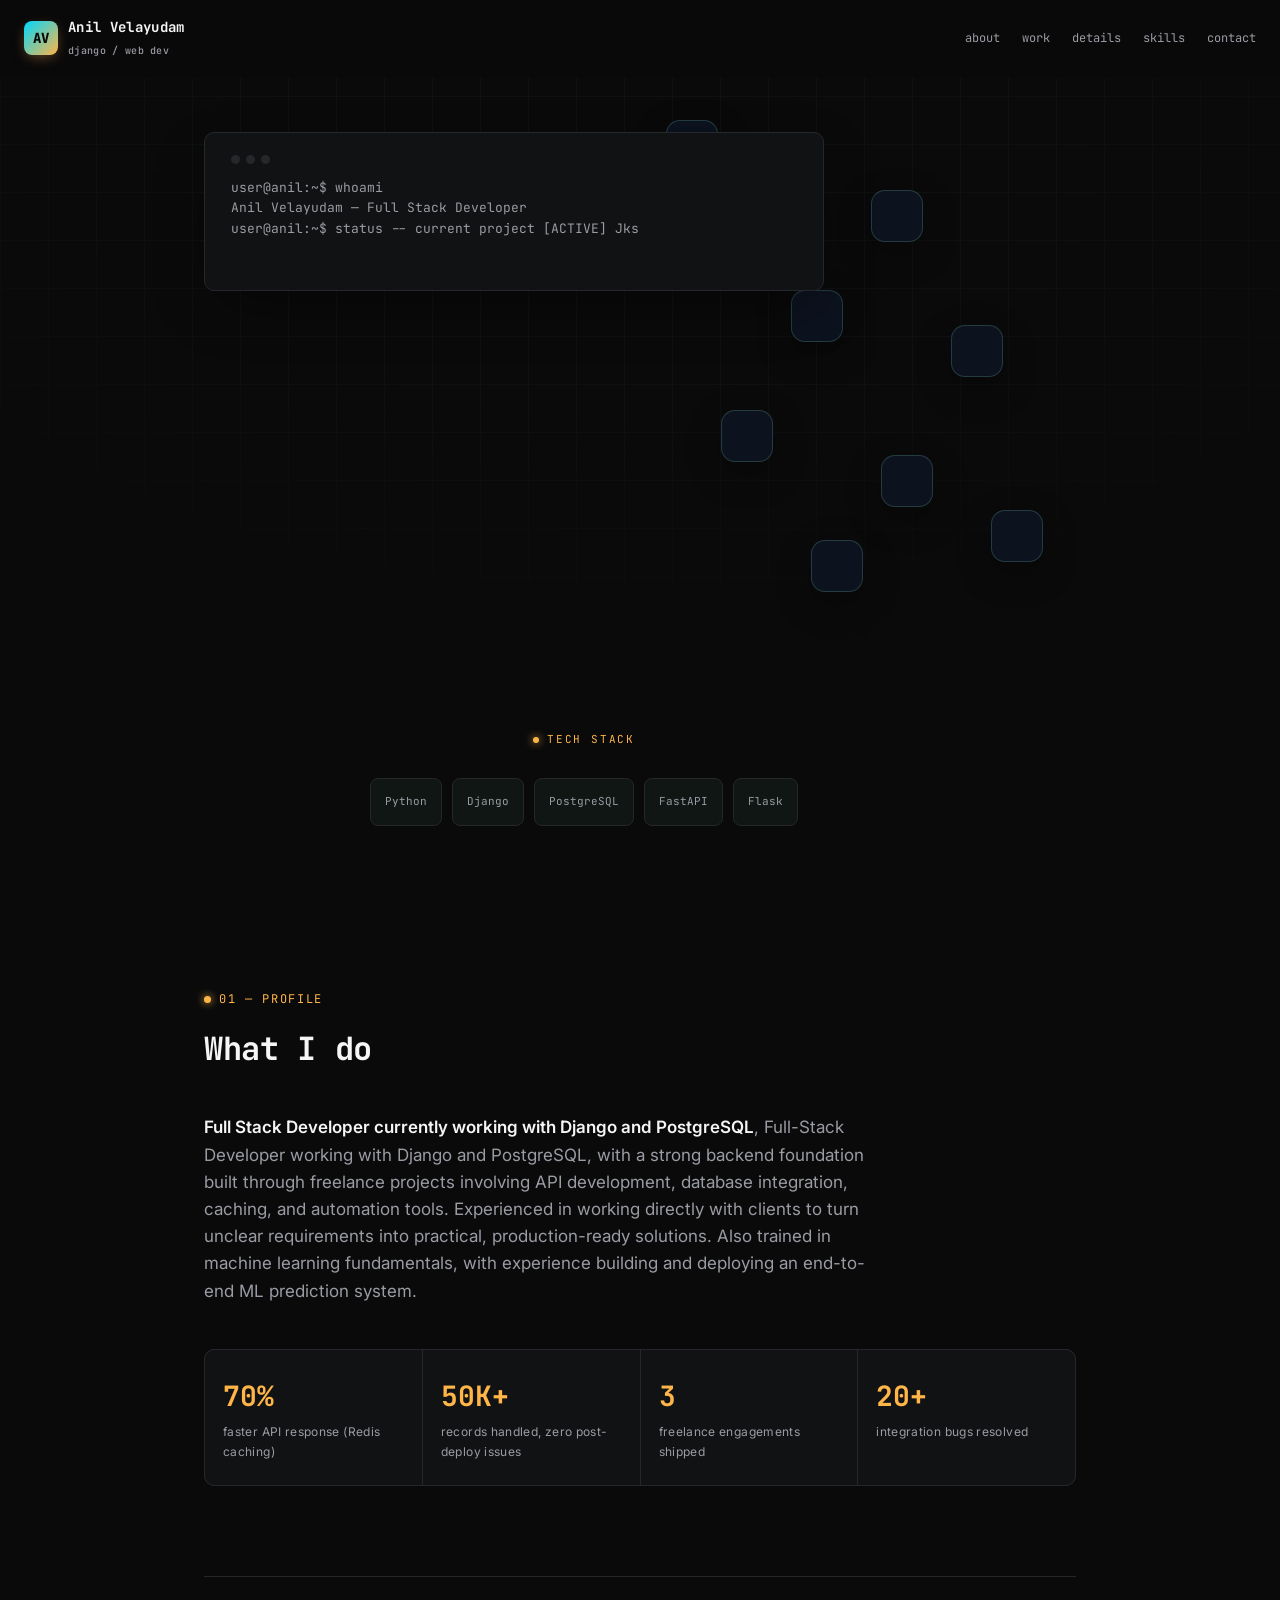
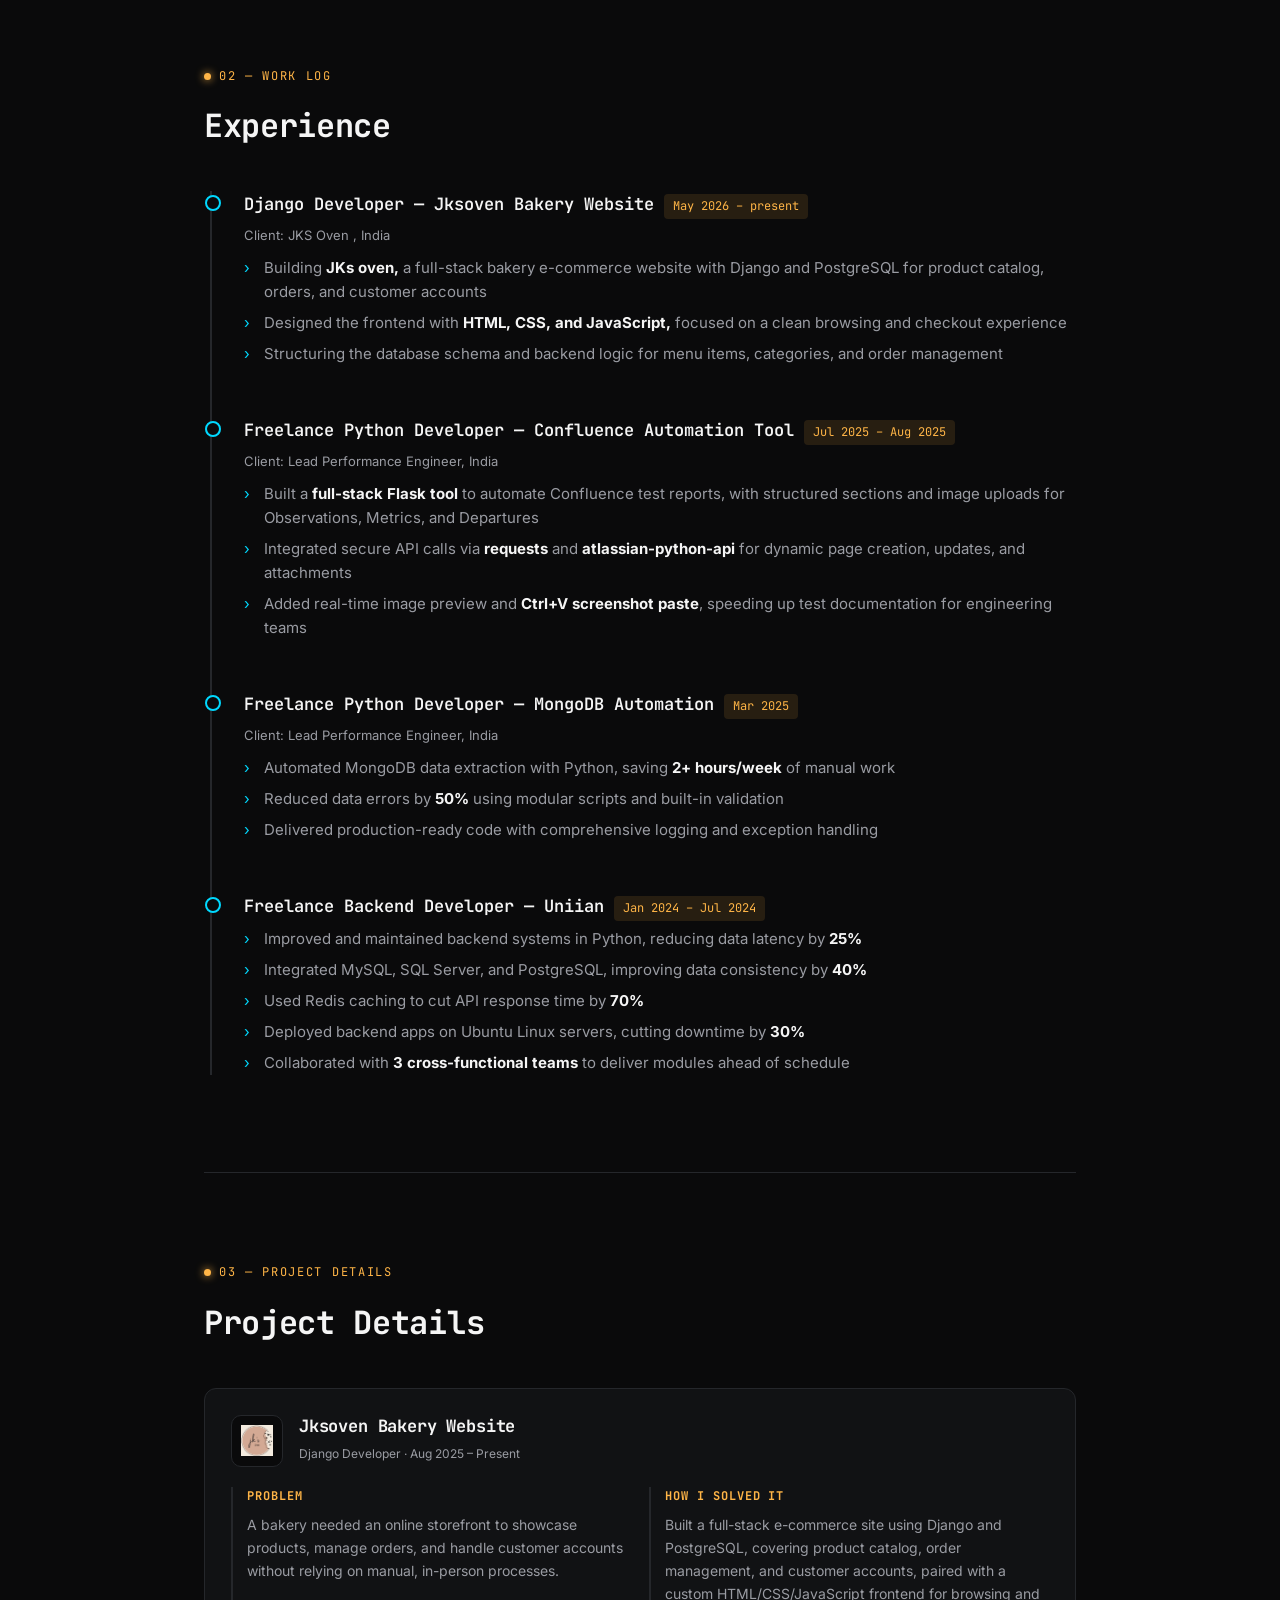
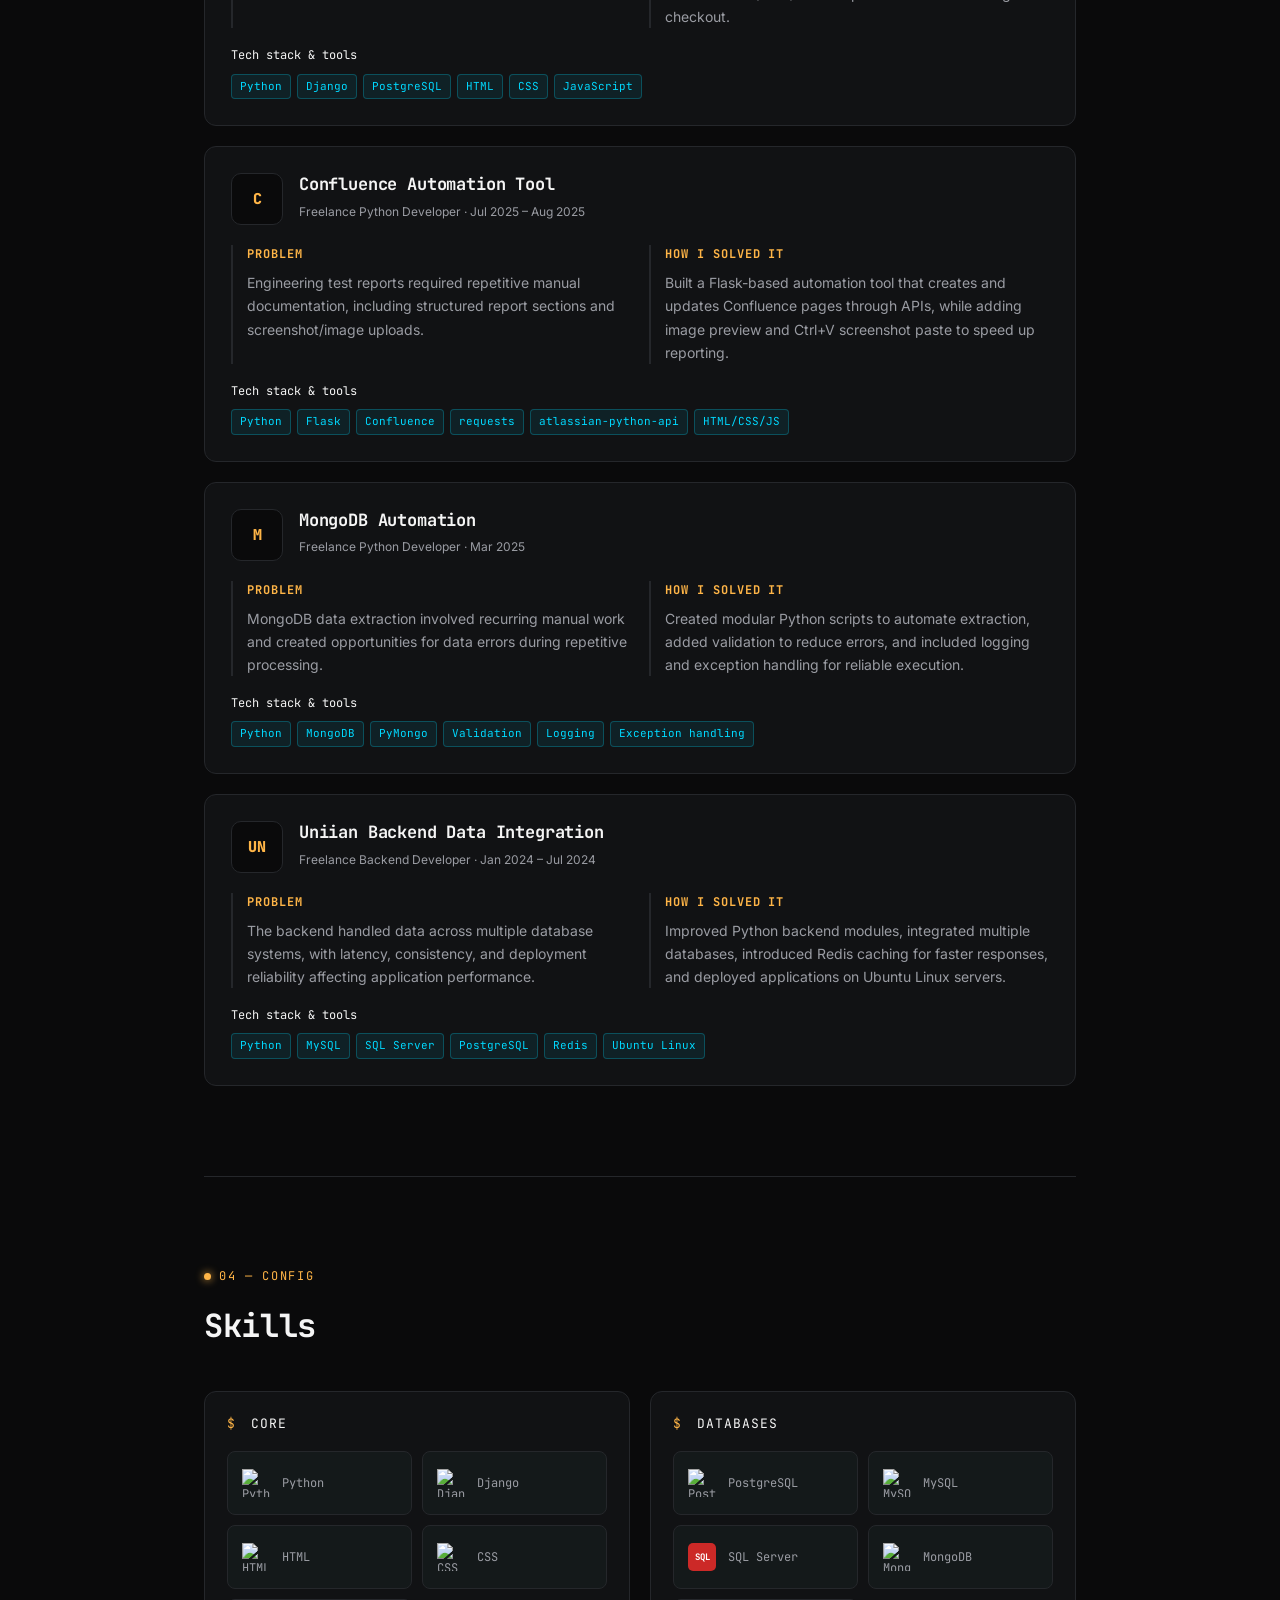
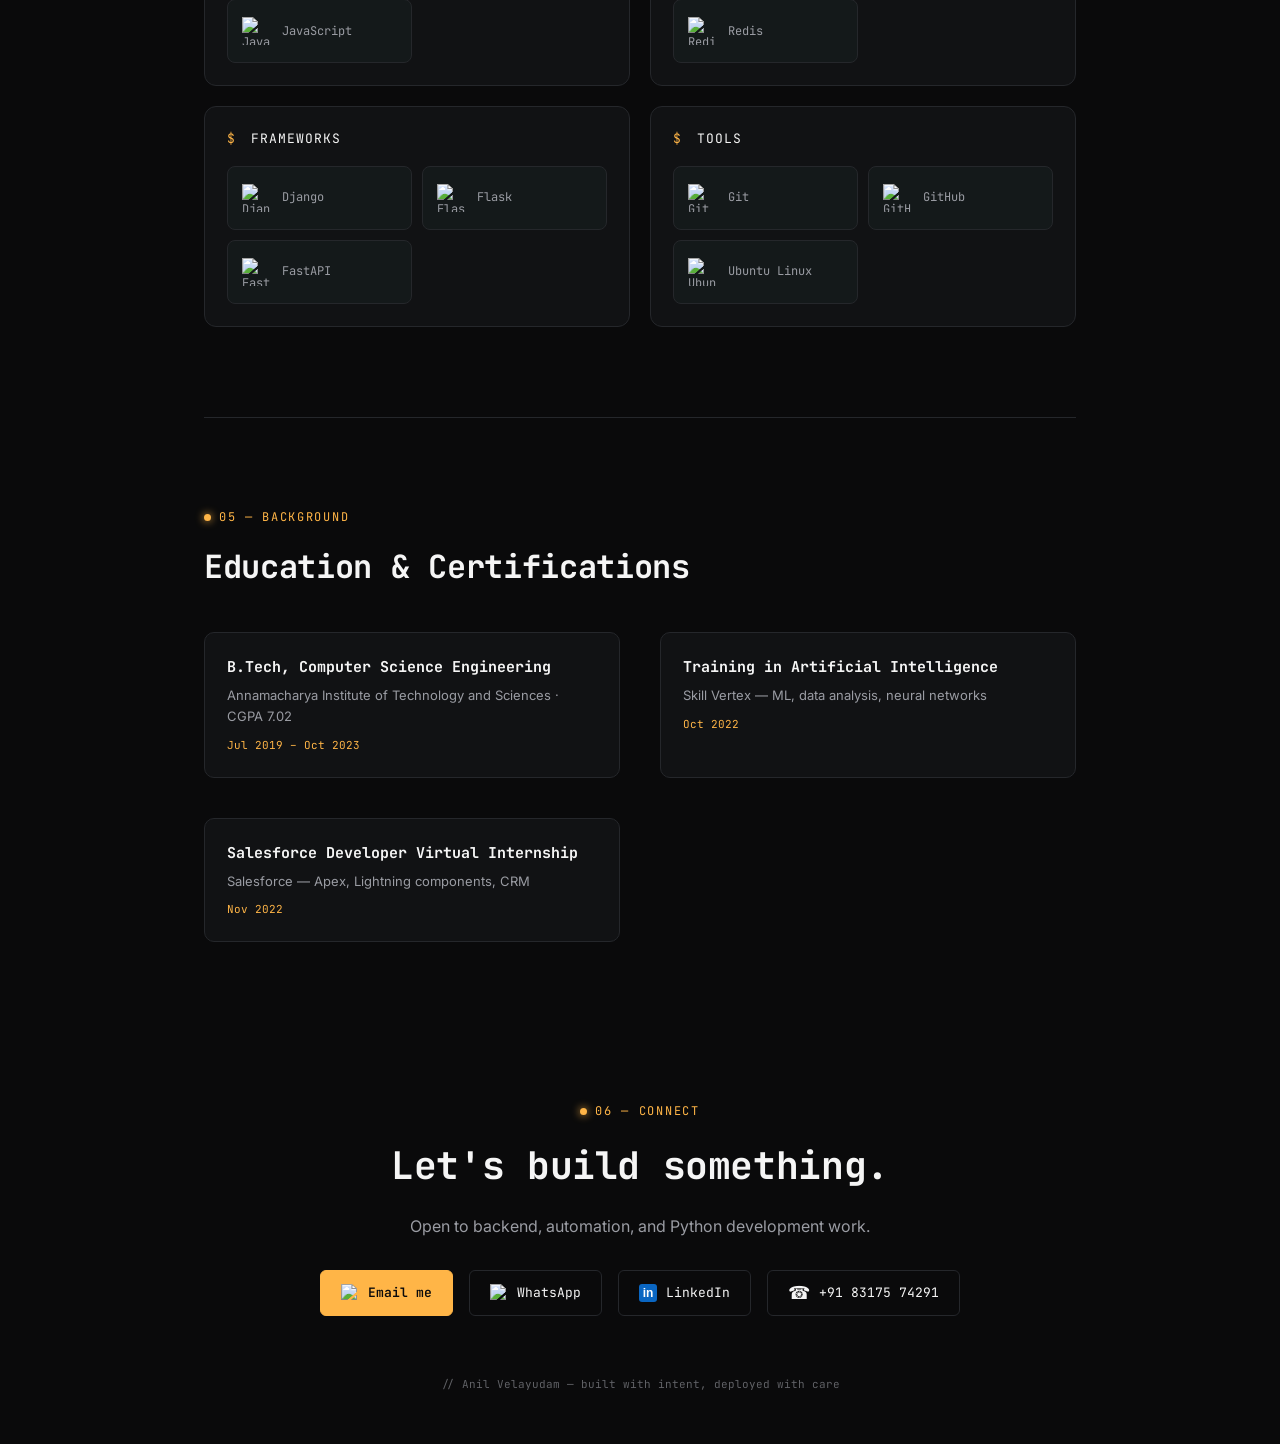
==== commit 551d4468: "first commit ani" ====
--- a/index.html
+++ b/index.html
@@ -9,13 +9,13 @@
 <link href="https://fonts.googleapis.com/css2?family=JetBrains+Mono:wght@400;500;600;700;800&family=Inter:wght@400;500;600;700&display=swap" rel="stylesheet">
 <style>
   :root{
-    --bg: #0D1512;
-    --bg-raised: #121C18;
-    --line: #24352E;
-    --text: #EDEAE0;
-    --text-dim: #9BAEA5;
-    --amber: #E8A33D;
-    --cyan: #7DD3C0;
+    --bg: #0A0A0B;
+    --bg-raised: #111214;
+    --line: #25272B;
+    --text: #F5F5F5;
+    --text-dim: #9A9CA3;
+    --amber: #FFB547;
+    --cyan: #00D9FF;
     --mono: 'JetBrains Mono', monospace;
     --sans: 'Inter', sans-serif;
   }
@@ -34,7 +34,7 @@
   }
   a{color:var(--cyan);text-decoration:none;}
   a:hover{text-decoration:underline;}
-  ::selection{background:var(--amber);color:#0D1512;}
+  ::selection{background:var(--amber);color:#0A0A0B;}
 
   /* background grid texture */
   .grid-bg{
@@ -102,8 +102,8 @@
     border:1px solid var(--line); color:var(--text); transition:all .2s ease;
   }
   .btn:hover{text-decoration:none; border-color:var(--amber); color:var(--amber); transform:translateY(-2px);}
-  .btn.primary{background:var(--amber); color:#0D1512; border-color:var(--amber); font-weight:600;}
-  .btn.primary:hover{background:#f0b45c; color:#0D1512;}
+  .btn.primary{background:var(--amber); color:#0A0A0B; border-color:var(--amber); font-weight:600;}
+  .btn.primary:hover{background:#FFD27A; color:#0A0A0B;}
 
   .reveal{animation:rise .7s ease forwards;}
   @keyframes rise{to{opacity:1; transform:translateY(0);}}
@@ -135,7 +135,7 @@
   }
   .log-head{display:flex; flex-wrap:wrap; align-items:baseline; gap:10px; margin-bottom:6px;}
   .log-role{font-family:var(--mono); font-size:17px; color:var(--text); font-weight:600;}
-  .log-time{font-family:var(--mono); font-size:12px; color:var(--amber); background:rgba(232,163,61,0.1); padding:3px 9px; border-radius:4px;}
+  .log-time{font-family:var(--mono); font-size:12px; color:var(--amber); background:rgba(255,181,71,0.12); padding:3px 9px; border-radius:4px;}
   .log-client{font-size:13px; color:var(--text-dim); margin-bottom:10px;}
   .log-body{list-style:none; color:var(--text-dim); font-size:15px;}
   .log-body li{position:relative; padding-left:20px; margin-bottom:7px;}
@@ -148,12 +148,12 @@
     background:var(--bg-raised); border:1px solid var(--line); border-radius:10px; padding:26px;
     transition:transform .25s ease, border-color .25s ease, box-shadow .25s ease;
   }
-  .proj-card:hover{transform:translateY(-4px); border-color:var(--cyan); box-shadow:0 16px 40px -18px rgba(125,211,192,0.25);}
+  .proj-card:hover{transform:translateY(-4px); border-color:var(--cyan); box-shadow:0 16px 40px -18px rgba(0,217,255,0.25);}
   .proj-card h3{font-size:16px; color:var(--text); margin-bottom:8px; line-height:1.4;}
   .proj-card .tag-time{font-family:var(--mono); font-size:11px; color:var(--amber); margin-bottom:12px; display:block;}
   .proj-card p{color:var(--text-dim); font-size:14px; margin-bottom:14px;}
   .stack{display:flex; flex-wrap:wrap; gap:6px;}
-  .stack span{font-family:var(--mono); font-size:11px; color:var(--cyan); background:rgba(125,211,192,0.08); border:1px solid rgba(125,211,192,0.25); padding:3px 8px; border-radius:4px;}
+  .stack span{font-family:var(--mono); font-size:11px; color:var(--cyan); background:rgba(0,217,255,0.08); border:1px solid rgba(0,217,255,0.25); padding:3px 8px; border-radius:4px;}
 
   /* project details */
   .project-details-grid{
@@ -172,7 +172,7 @@
   .project-detail-card:hover{
     transform:translateY(-4px);
     border-color:var(--cyan);
-    box-shadow:0 16px 40px -18px rgba(125,211,192,0.25);
+    box-shadow:0 16px 40px -18px rgba(0,217,255,0.25);
   }
   .project-detail-head{
     display:flex;
@@ -186,7 +186,7 @@
     flex:0 0 52px;
     border:1px solid var(--line);
     border-radius:10px;
-    background:#0D1512;
+    background:#0A0A0B;
     display:flex;
     align-items:center;
     justify-content:center;
@@ -275,17 +275,17 @@
     position:fixed; top:0; left:0; right:0; z-index:50;
     display:flex; align-items:center; justify-content:space-between;
     padding:16px 24px; backdrop-filter:blur(10px);
-    background:rgba(13,21,18,0.7); border-bottom:1px solid transparent;
+    background:rgba(10,10,11,0.78); border-bottom:1px solid transparent;
     transition:border-color .3s ease, background .3s ease;
   }
-  .nav.scrolled{border-bottom:1px solid var(--line); background:rgba(13,21,18,0.92);}
+  .nav.scrolled{border-bottom:1px solid var(--line); background:rgba(10,10,11,0.94);}
   .logo{display:flex; align-items:center; gap:10px; font-family:var(--mono); color:var(--text); font-weight:700; letter-spacing:.02em;}
   .logo-mark{
     width:34px; height:34px; border-radius:8px;
-    background:linear-gradient(155deg, var(--amber), var(--cyan));
+    background:linear-gradient(135deg, var(--cyan), var(--amber));
     display:flex; align-items:center; justify-content:center;
-    font-family:var(--mono); font-weight:800; font-size:14px; color:#0D1512;
-    box-shadow:0 4px 14px -4px rgba(232,163,61,0.5);
+    font-family:var(--mono); font-weight:800; font-size:14px; color:#0A0A0B;
+    box-shadow:0 4px 14px -4px rgba(255,181,71,0.5);
   }
   .logo-text{font-size:14px;}
   .logo-text .dim{color:var(--text-dim); font-weight:500;}
@@ -293,6 +293,224 @@
   .nav-links a{color:var(--text-dim);}
   .nav-links a:hover{color:var(--amber); text-decoration:none;}
   @media (max-width:600px){.nav-links{display:none;}}
+
+  /* ---------- HERO TECH STACK SHOWCASE ---------- */
+  .tech-showcase{
+    width:100%;
+    max-width:760px;
+    margin:54px 0 0;
+    padding-top:4px;
+  }
+
+  .tech-showcase-label{
+    display:flex;
+    align-items:center;
+    justify-content:center;
+    gap:8px;
+    margin-bottom:18px;
+    font-family:var(--mono);
+    font-size:11px;
+    letter-spacing:.16em;
+    text-transform:uppercase;
+    color:var(--amber);
+  }
+
+  .tech-showcase-label::before{
+    content:'';
+    width:6px;
+    height:6px;
+    border-radius:50%;
+    background:var(--amber);
+    box-shadow:0 0 8px var(--amber);
+  }
+
+  .tech-track{
+    min-height:72px;
+    display:flex;
+    justify-content:center;
+    align-items:center;
+    gap:10px;
+    flex-wrap:wrap;
+  }
+
+  .tech-item{
+    display:inline-flex;
+    align-items:center;
+    gap:9px;
+    min-height:48px;
+    padding:9px 14px;
+    border:1px solid var(--line);
+    border-radius:8px;
+    background:rgba(18,28,24,.72);
+    color:var(--text-dim);
+    font-family:var(--mono);
+    font-size:11px;
+    transition:border-color .25s ease, transform .25s ease, background .25s ease;
+    animation:techPop .65s ease both;
+  }
+
+  .tech-item:hover{
+    border-color:var(--cyan);
+    background:rgba(125,211,192,.06);
+    transform:translateY(-2px);
+  }
+
+  .tech-item img{
+    width:24px;
+    height:24px;
+    object-fit:contain;
+    flex-shrink:0;
+  }
+
+  @keyframes techPop{
+    from{
+      opacity:0;
+      transform:translateY(10px) scale(.96);
+    }
+    to{
+      opacity:1;
+      transform:translateY(0) scale(1);
+    }
+  }
+
+  @media (max-width:600px){
+    .tech-showcase{
+      margin-top:42px;
+    }
+
+    .tech-track{
+      gap:8px;
+    }
+
+    .tech-item{
+      padding:8px 11px;
+      font-size:10px;
+    }
+
+    .tech-item img{
+      width:21px;
+      height:21px;
+    }
+  }
+
+
+  /* ---------- FLOATING TECH LOGOS ---------- */
+  .floating-tech{
+    position:absolute;
+    top:120px;
+    right:-20px;
+    width:430px;
+    height:500px;
+    pointer-events:none;
+    z-index:1;
+  }
+
+  .hero{
+    position:relative;
+    overflow:visible;
+  }
+
+  .hero-content{
+    position:relative;
+    z-index:2;
+  }
+
+  .float-logo{
+    position:absolute;
+    width:52px;
+    height:52px;
+    display:flex;
+    align-items:center;
+    justify-content:center;
+    border:1px solid rgba(125,211,192,.22);
+    border-radius:14px;
+    background:rgba(14,21,37,.78);
+    backdrop-filter:blur(8px);
+    box-shadow:0 12px 35px rgba(0,0,0,.28);
+    animation:
+      floatMove var(--duration) ease-in-out infinite alternate,
+      floatDrift var(--drift) ease-in-out infinite alternate;
+    animation-delay:var(--delay),var(--delay);
+  }
+
+  .float-logo img{
+    width:30px;
+    height:30px;
+    object-fit:contain;
+  }
+
+  .float-logo:hover{
+    border-color:var(--cyan);
+  }
+
+  @keyframes floatMove{
+    0%   { transform:translate(0,0) rotate(-4deg); }
+    25%  { transform:translate(45px,-35px) rotate(5deg); }
+    50%  { transform:translate(-20px,55px) rotate(-6deg); }
+    75%  { transform:translate(65px,25px) rotate(7deg); }
+    100% { transform:translate(-35px,-45px) rotate(-5deg); }
+  }
+
+  @keyframes floatDrift{
+    0%   { margin-left:0; margin-top:0; }
+    50%  { margin-left:-22px; margin-top:18px; }
+    100% { margin-left:18px; margin-top:-12px; }
+  }
+
+  .float-logo:nth-child(1){left:42px;top:35px;--duration:8s;--drift:5s;--delay:-1s;}
+  .float-logo:nth-child(2){left:205px;top:70px;--duration:10s;--drift:6s;--delay:-4s;}
+  .float-logo:nth-child(3){left:125px;top:170px;--duration:9s;--drift:5.5s;--delay:-2s;}
+  .float-logo:nth-child(4){left:285px;top:205px;--duration:11s;--drift:6.5s;--delay:-6s;}
+  .float-logo:nth-child(5){left:55px;top:290px;--duration:10s;--drift:5s;--delay:-3s;}
+  .float-logo:nth-child(6){left:215px;top:335px;--duration:8.5s;--drift:6s;--delay:-5s;}
+  .float-logo:nth-child(7){left:325px;top:390px;--duration:12s;--drift:7s;--delay:-7s;}
+  .float-logo:nth-child(8){left:145px;top:420px;--duration:9.5s;--drift:5.5s;--delay:-4s;}
+
+  @media (max-width:900px){
+    .floating-tech{
+      position:relative;
+      top:auto;
+      right:auto;
+      width:100%;
+      max-width:650px;
+      height:230px;
+      margin:40px auto 0;
+    }
+
+    .float-logo:nth-child(1){left:5%;top:25px;}
+    .float-logo:nth-child(2){left:25%;top:5px;}
+    .float-logo:nth-child(3){left:45%;top:45px;}
+    .float-logo:nth-child(4){left:68%;top:15px;}
+    .float-logo:nth-child(5){left:12%;top:130px;}
+    .float-logo:nth-child(6){left:36%;top:105px;}
+    .float-logo:nth-child(7){left:62%;top:135px;}
+    .float-logo:nth-child(8){left:80%;top:95px;}
+  }
+
+  @media (max-width:600px){
+    .floating-tech{
+      height:190px;
+      margin-top:30px;
+    }
+
+    .float-logo{
+      width:43px;
+      height:43px;
+      border-radius:11px;
+    }
+
+    .float-logo img{
+      width:24px;
+      height:24px;
+    }
+  }
+
+  @media (prefers-reduced-motion: reduce){
+    .float-logo{
+      animation:none;
+    }
+  }
+
 </style>
 </head>
 <body>
@@ -317,7 +535,8 @@
 
   <!-- HERO -->
   <section class="hero" style="border-bottom:none; padding-top:130px;">
-    <div class="terminal">
+    <div class="hero-content">
+      <div class="terminal">
       <div class="dots"><span></span><span></span><span></span></div>
       <div id="boot-line"></div>
     </div>
@@ -330,6 +549,104 @@
       <a href="#experience" class="btn">View work log</a>
       <a href="tel:+918317574291" class="btn">+91 83175 74291</a>
     </div>
+
+      <!-- ROTATING TECH STACK -->
+      <div class="tech-showcase" aria-label="Technology stack">
+        <div class="tech-showcase-label">Tech stack</div>
+        <div class="tech-track" id="techTrack"></div>
+      </div>
+    </div>
+
+    <!-- Floating technology logos -->
+<div class="floating-tech" aria-label="Technology logos">
+
+  <!-- Python -->
+  <div class="float-logo">
+    <img
+      src="https://cdn.simpleicons.org/python/3776AB"
+      alt="Python"
+      onerror="this.style.display='none';"
+    >
+  </div>
+
+    <!-- Django -->
+  <div class="float-logo">
+    <img
+      src="https://cdn.simpleicons.org/django/092E20"
+      alt="Django"
+      onerror="this.style.display='none';"
+    >
+  </div>
+
+  <!-- PostgreSQL -->
+  <div class="float-logo">
+    <img
+      src="https://cdn.simpleicons.org/postgresql/4169E1"
+      alt="PostgreSQL"
+      onerror="this.style.display='none';"
+    >
+  </div>
+
+  <!-- JavaScript -->
+  <div class="float-logo">
+    <img
+      src="https://cdn.simpleicons.org/javascript/F7DF1E"
+      alt="JavaScript"
+      onerror="this.style.display='none';"
+    >
+  </div>
+
+  
+
+  <!-- GitHub -->
+  <div class="float-logo">
+    <img
+      src="https://cdn.simpleicons.org/github/FFFFFF"
+      alt="GitHub"
+      onerror="this.style.display='none';"
+    >
+  </div>
+
+  <!-- Docker -->
+  <div class="float-logo">
+    <img
+      src="https://cdn.simpleicons.org/docker/2496ED"
+      alt="Docker"
+      onerror="this.style.display='none';"
+    >
+  </div>
+
+    <!-- Redis -->
+  <div class="float-logo">
+    <img
+      src="https://cdn.simpleicons.org/redis/DC382D"
+      alt="Redis"
+      onerror="this.style.display='none';"
+    >
+  </div>
+
+
+
+  <!-- Flask -->
+  <div class="float-logo">
+    <img
+      src="https://cdn.simpleicons.org/flask/FFFFFF"
+      alt="Flask"
+      onerror="this.style.display='none';"
+    >
+  </div>
+
+
+    <!-- FastAPI -->
+  <div class="float-logo">
+    <img
+      src="https://cdn.simpleicons.org/fastapi/009688"
+      alt="FastAPI"
+      onerror="this.style.display='none';"
+    >
+  </div>
+
+  
   </section>
 
   <!-- ABOUT + STATS -->
@@ -804,6 +1121,66 @@
   }
   window.addEventListener('load', () => setTimeout(typeBoot, 300));
 
+
+  // Rotating technology showcase
+  const techGroups = [
+    [
+      ["Python", "https://cdn.simpleicons.org/python/3776AB"],
+      ["Django", "https://cdn.simpleicons.org/django/092E20"],
+      ["PostgreSQL", "https://cdn.simpleicons.org/postgresql/4169E1"],
+      ["FastAPI", "https://cdn.simpleicons.org/fastapi/009688"],
+      ["Flask", "https://cdn.simpleicons.org/flask/FFFFFF"]
+    ],
+    [
+      ["HTML", "https://cdn.simpleicons.org/html5/E34F26"],
+      ["CSS", "https://cdn.simpleicons.org/css/1572B6"],
+      ["JavaScript", "https://cdn.simpleicons.org/javascript/F7DF1E"],
+      ["Git", "https://cdn.simpleicons.org/git/F05032"],
+      ["GitHub", "https://cdn.simpleicons.org/github/FFFFFF"]
+    ],
+    [
+      ["MySQL", "https://cdn.simpleicons.org/mysql/4479A1"],
+      ["SQL Server", "https://cdn.simpleicons.org/microsoftsqlserver"],
+      ["MongoDB", "https://cdn.simpleicons.org/mongodb/47A248"],
+      ["Redis", "https://cdn.simpleicons.org/redis/DC382D"],
+      ["Ubuntu", "https://cdn.simpleicons.org/ubuntu/E95420"]
+    ],
+    [
+      ["Kafka", "https://cdn.simpleicons.org/apachekafka/231F20"],
+      ["Grafana", "https://cdn.simpleicons.org/grafana/F46800"],
+      ["Power BI", "https://cdn.simpleicons.org/powerbi/F2C811"],
+      ["Docker", "https://cdn.simpleicons.org/docker/2496ED"]
+    ]
+  ];
+
+  let techGroupIndex = 0;
+
+  function showTechGroup(){
+    const track = document.getElementById("techTrack");
+    if(!track) return;
+
+    track.innerHTML = "";
+
+    techGroups[techGroupIndex].forEach(([name, logo], index) => {
+      const item = document.createElement("div");
+      item.className = "tech-item";
+      item.style.animationDelay = `${index * 70}ms`;
+
+      item.innerHTML = `
+        <img src="${logo}" alt="${name}" loading="lazy"
+             onerror="this.style.display='none';">
+        <span>${name}</span>
+      `;
+
+      track.appendChild(item);
+    });
+
+    techGroupIndex = (techGroupIndex + 1) % techGroups.length;
+  }
+
+  showTechGroup();
+  setInterval(showTechGroup, 3000);
+
   // Scroll reveal for sections
   const observer = new IntersectionObserver((entries) => {
     entries.forEach(entry => {
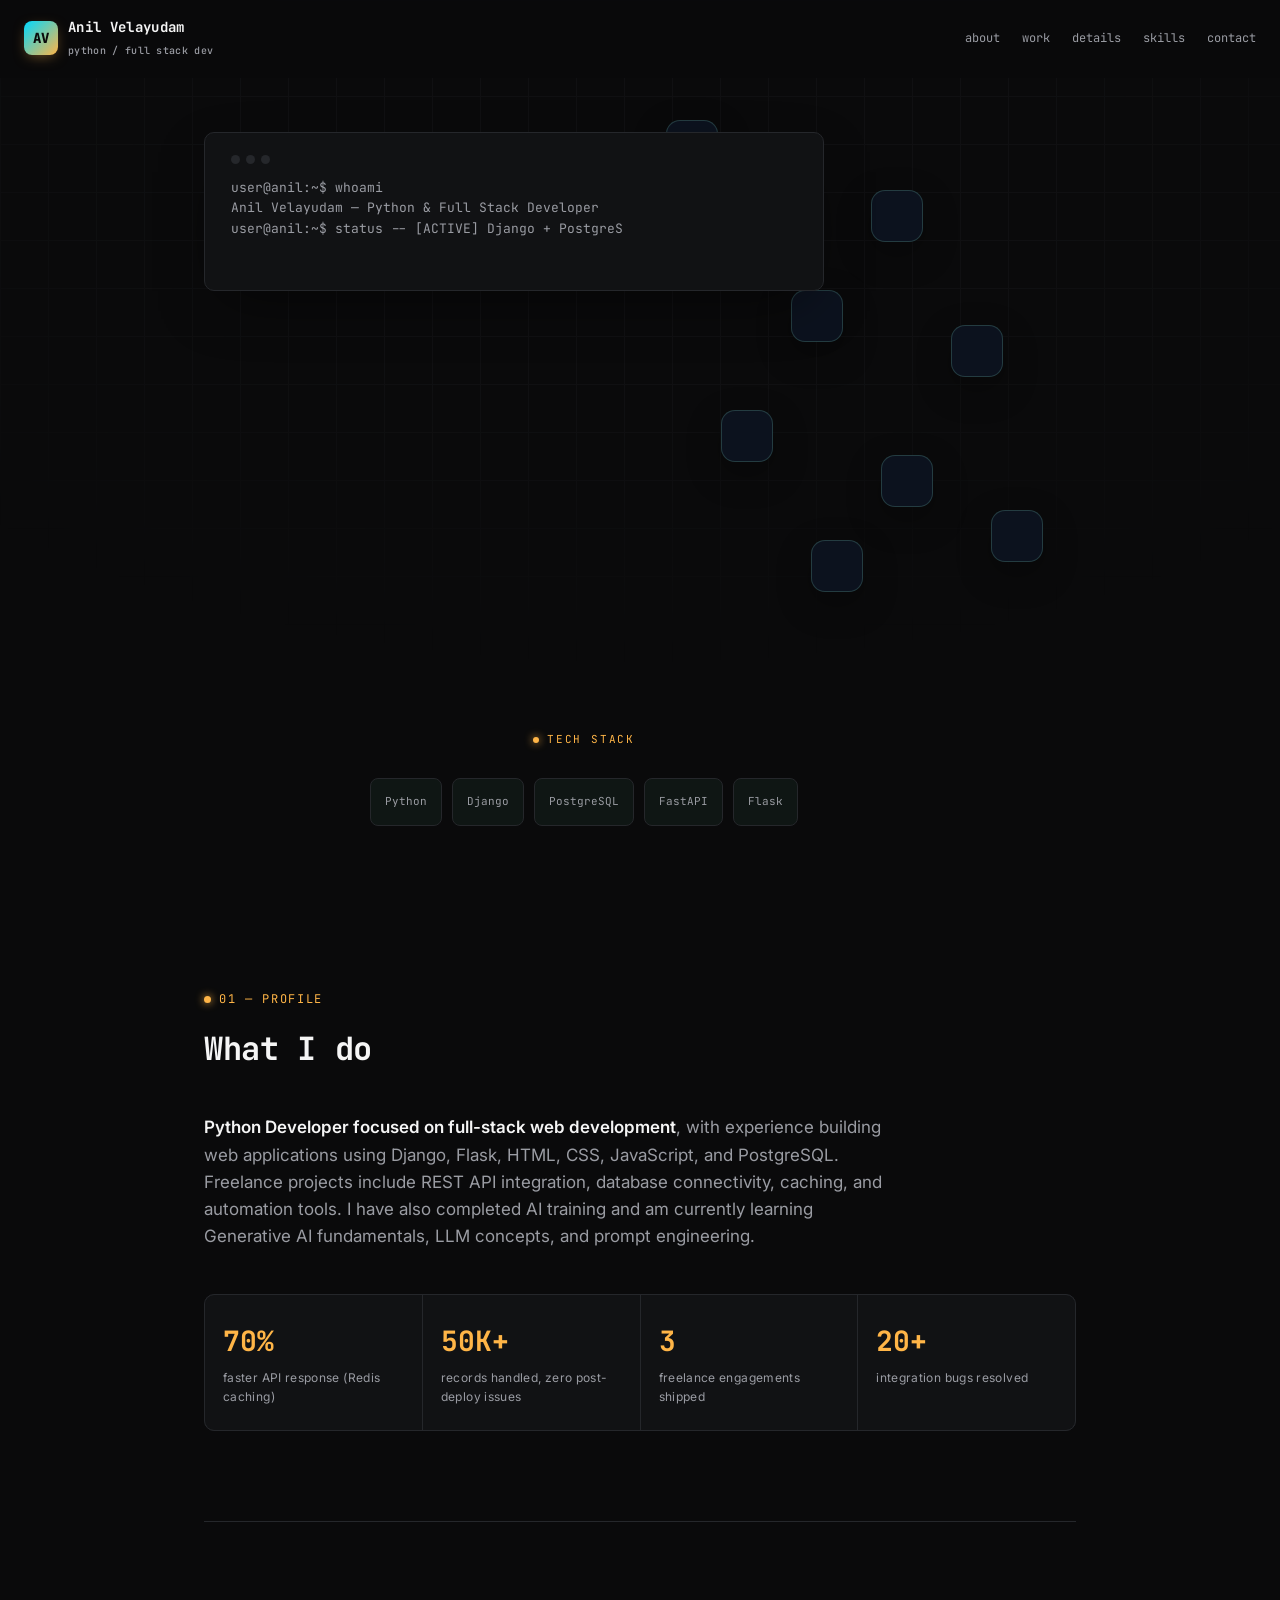
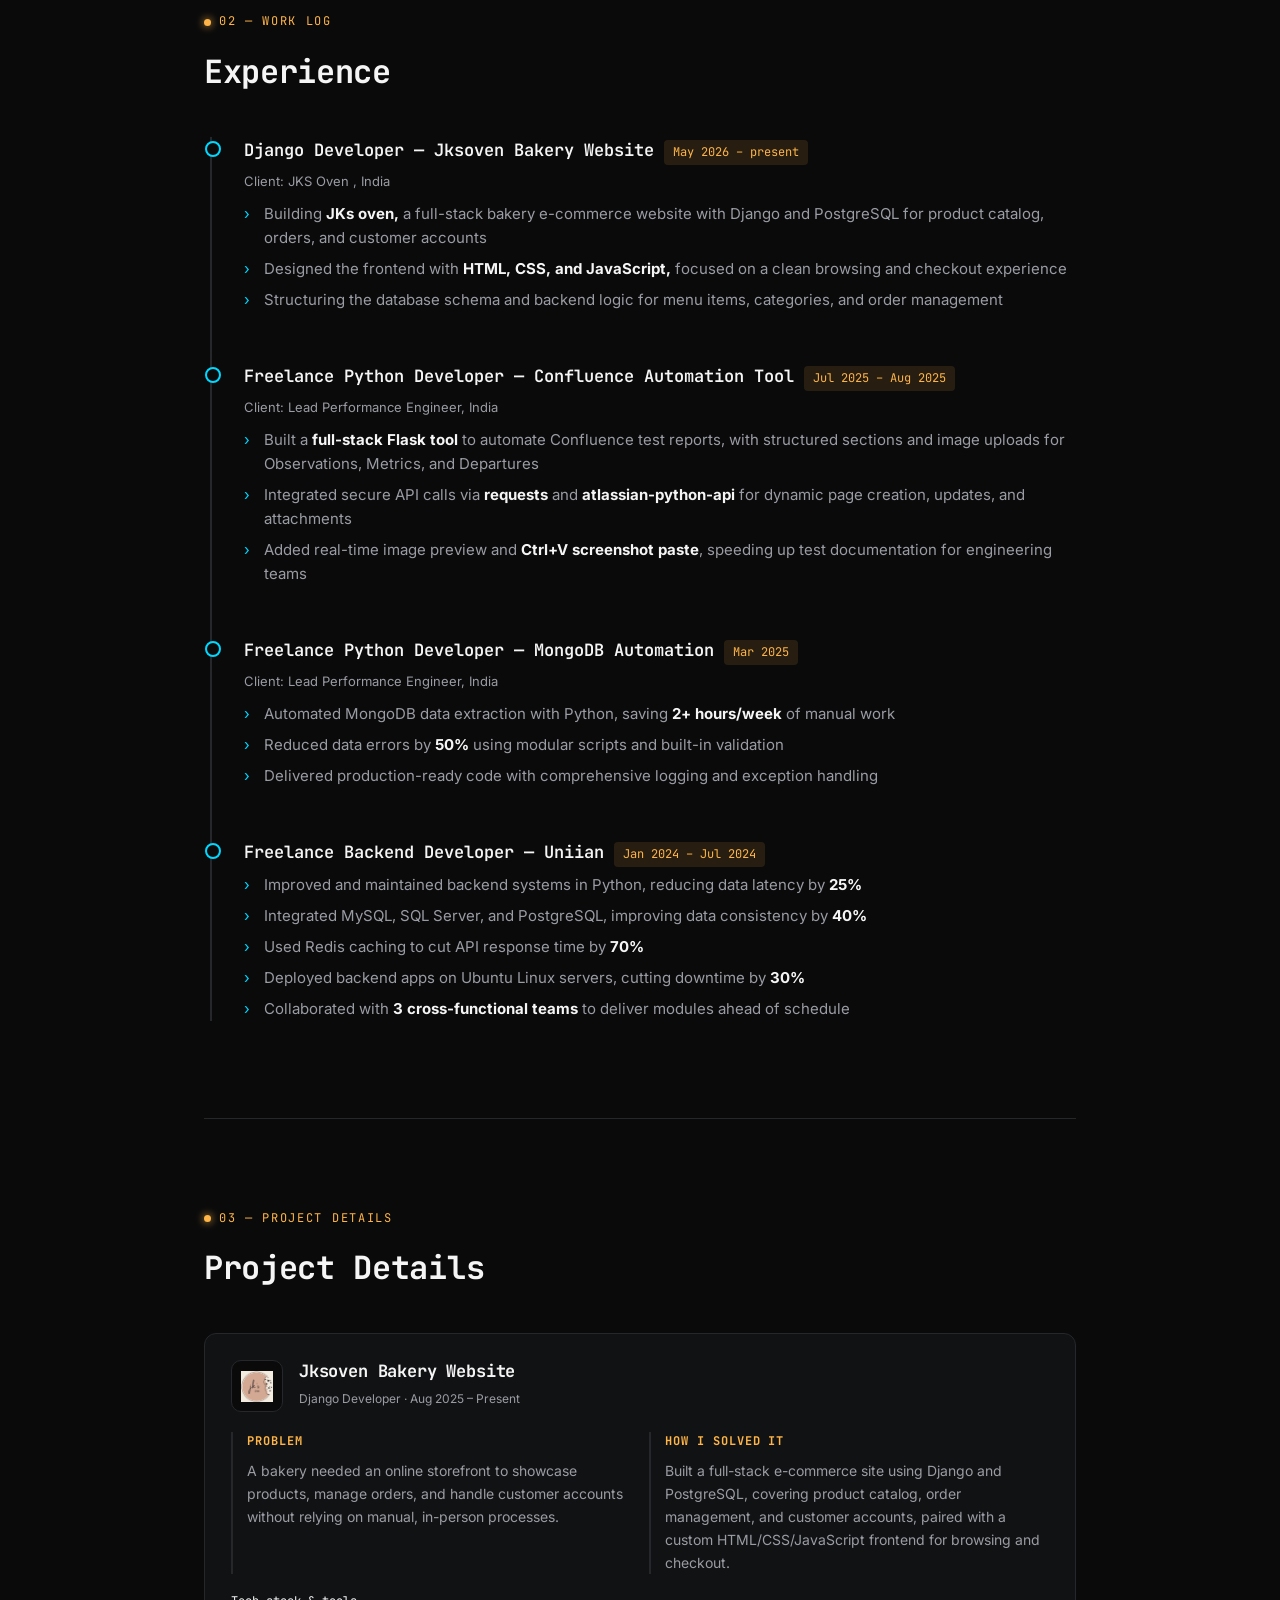
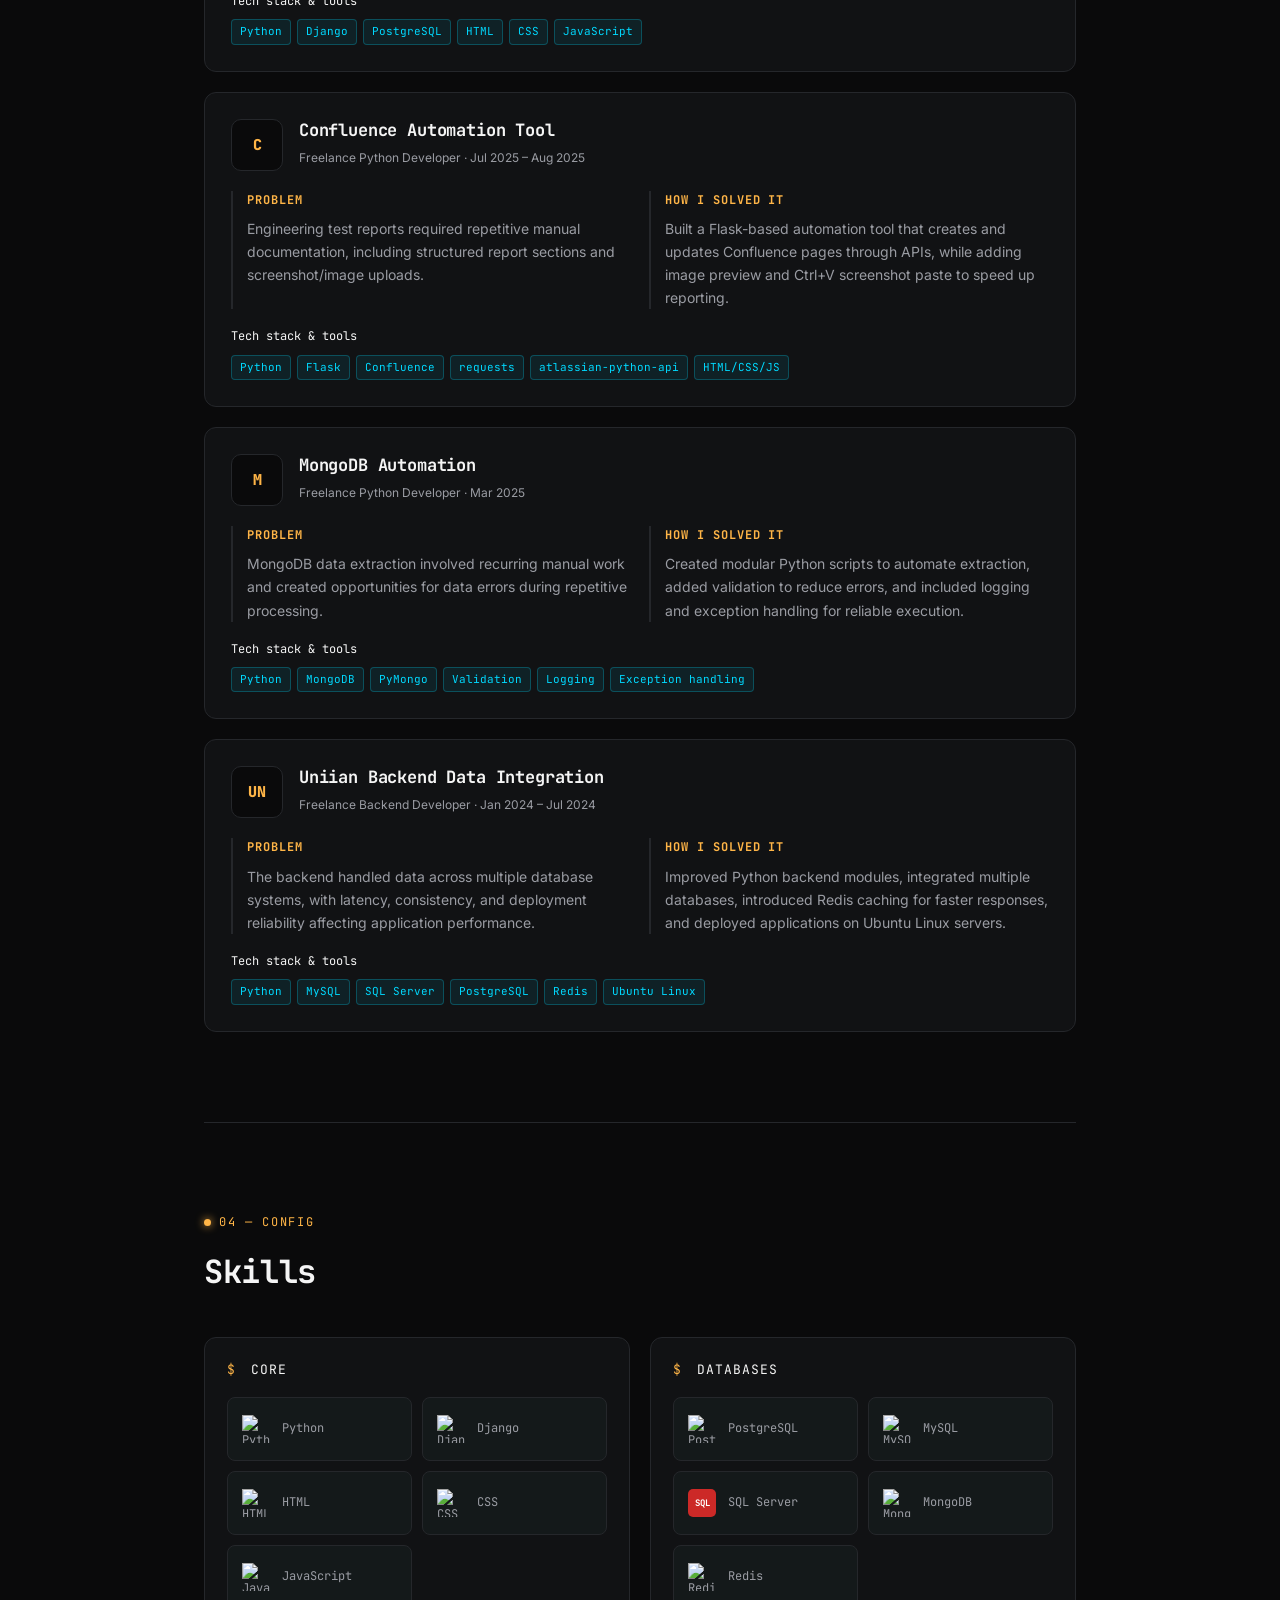
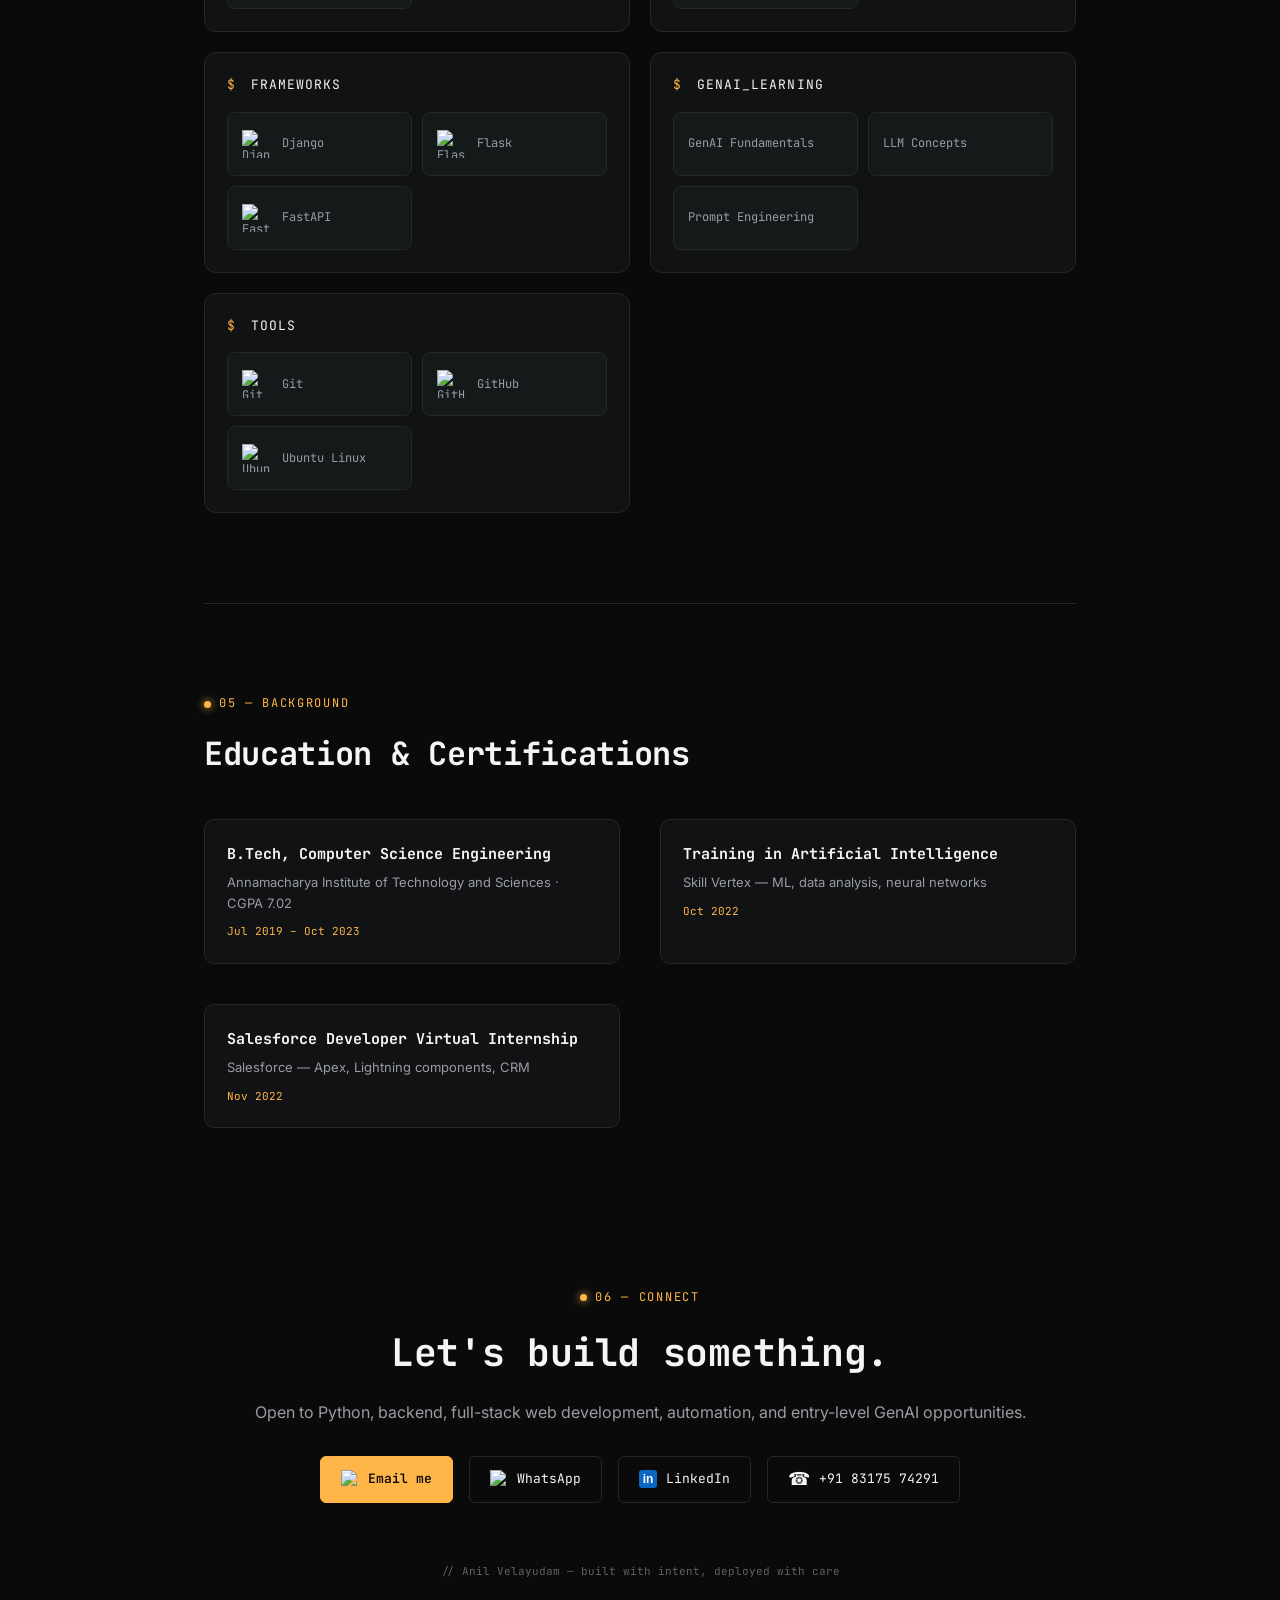
==== commit d75ee7c3: "Update profile details and add GenAI skills" ====
--- a/index.html
+++ b/index.html
@@ -3,7 +3,7 @@
 <head>
 <meta charset="UTF-8">
 <meta name="viewport" content="width=device-width, initial-scale=1.0">
-<title>Anil Velayudam — Full Stack Developer</title>
+<title>Anil Velayudam — Python & Full Stack Developer& GenAI</title>
 <link rel="stylesheet" href="style.css">
 <link rel="preconnect" href="https://fonts.googleapis.com">
 <link href="https://fonts.googleapis.com/css2?family=JetBrains+Mono:wght@400;500;600;700;800&family=Inter:wght@400;500;600;700&display=swap" rel="stylesheet">
@@ -520,7 +520,7 @@
 <nav class="nav" id="siteNav">
   <a href="#" class="logo" style="text-decoration:none;">
     <span class="logo-mark">AV</span>
-    <span class="logo-text">Anil Velayudam<br><span class="dim" style="font-size:10px;">django / web dev</span></span>
+    <span class="logo-text">Anil Velayudam<br><span class="dim" style="font-size:10px;">python / full stack dev</span></span>
   </a>
   <div class="nav-links">
     <a href="#about">about</a>
@@ -542,8 +542,8 @@
     </div>
     <div class="eyebrow" id="eyebrow" style="opacity:0;">system: online</div>
     <h1 id="h1">Anil Velayudam</h1>
-    <div class="role" id="role">Full Stack Developer— Django, PostgreSQL, HTML/CSS/JS</div>
-    <p class="desc" id="desc">Computer Science graduate currently building web applications with Django and PostgreSQL, with a backend foundation from freelance work — API development, automation, and data pipelines. Aspiring full-stack developer, comfortable across the frontend, backend, and database layers</p>
+    <div class="role" id="role">Python Developer · Full Stack Web Development · Learning GenAI</div>
+    <p class="desc" id="desc">Python Developer building web applications with Django, PostgreSQL, HTML, CSS, and JavaScript. Experienced in backend development, REST API integration, database connectivity, and automation. Currently learning Generative AI fundamentals, LLM concepts, and prompt engineering.</p>
     <div class="actions" id="actions">
       <a href="mailto:anilvelayudam@gmail.com" class="btn primary">Email me</a>
       <a href="#experience" class="btn">View work log</a>
@@ -653,7 +653,7 @@
   <section id="about">
     <div class="eyebrow">01 — profile</div>
     <h2 class="section-title fade-up">What I do</h2>
-    <p class="about-text fade-up"><strong>Full Stack Developer currently working with Django and PostgreSQL</strong>, Full-Stack Developer working with Django and PostgreSQL, with a strong backend foundation built through freelance projects involving API development, database integration, caching, and automation tools. Experienced in working directly with clients to turn unclear requirements into practical, production-ready solutions. Also trained in machine learning fundamentals, with experience building and deploying an end-to-end ML prediction system.</p>
+    <p class="about-text fade-up"><strong>Python Developer focused on full-stack web development</strong>, with experience building web applications using Django, Flask, HTML, CSS, JavaScript, and PostgreSQL. Freelance projects include REST API integration, database connectivity, caching, and automation tools. I have also completed AI training and am currently learning Generative AI fundamentals, LLM concepts, and prompt engineering.</p>
     <div class="stats fade-up">
       <div class="stat"><div class="num">70%</div><div class="label">faster API response (Redis caching)</div></div>
       <div class="stat"><div class="num">50K+</div><div class="label">records handled, zero post-deploy issues</div></div>
@@ -977,6 +977,24 @@
       </div>
     </div>
 
+
+    <!-- Generative AI learning -->
+    <div class="skill-category">
+      <div class="skill-category-title">
+        <span>$</span> genai_learning
+      </div>
+      <div class="skill-list">
+        <div class="skill-card">
+          <span>GenAI Fundamentals</span>
+        </div>
+        <div class="skill-card">
+          <span>LLM Concepts</span>
+        </div>
+        <div class="skill-card">
+          <span>Prompt Engineering</span>
+        </div>
+      </div>
+    </div>
 
     <!-- Tools -->
     <div class="skill-category">
@@ -1036,7 +1054,7 @@
 
   <h2>Let's build something.</h2>
 
-  <p>Open to backend, automation, and Python development work.</p>
+  <p>Open to Python, backend, full-stack web development, automation, and entry-level GenAI opportunities.</p>
 
   <div class="contact-links">
 
@@ -1097,7 +1115,7 @@
 
 <script>
   // Boot sequence typing effect
-  const bootText = "user@anil:~$ whoami\nAnil Velayudam — Full Stack Developer \nuser@anil:~$ status -- current project [ACTIVE] Jksoven — Bakery E-commerce (Django + PostgreSQL)  APIs & Automation";
+  const bootText = "user@anil:~$ whoami\nAnil Velayudam — Python & Full Stack Developer\nuser@anil:~$ status -- [ACTIVE] Django + PostgreSQL | APIs & Automation | Learning GenAI";
   const bootEl = document.getElementById('boot-line');
   let i = 0;
   function typeBoot(){
@@ -1150,6 +1168,11 @@
       ["Grafana", "https://cdn.simpleicons.org/grafana/F46800"],
       ["Power BI", "https://cdn.simpleicons.org/powerbi/F2C811"],
       ["Docker", "https://cdn.simpleicons.org/docker/2496ED"]
+    ],
+    [
+      ["GenAI Fundamentals", ""],
+      ["LLM Concepts", ""],
+      ["Prompt Engineering", ""]
     ]
   ];
 
@@ -1167,8 +1190,7 @@
       item.style.animationDelay = `${index * 70}ms`;
 
       item.innerHTML = `
-        <img src="${logo}" alt="${name}" loading="lazy"
-             onerror="this.style.display='none';">
+        ${logo ? `<img src="${logo}" alt="${name}" loading="lazy" onerror="this.style.display='none';">` : ""}
         <span>${name}</span>
       `;
 
@@ -1200,4 +1222,4 @@
 </script>
 
 </body>
-</html>+</html>
--- a/style.css
+++ b/style.css
@@ -190,4 +190,191 @@
   font-size: 12px;
   font-weight: 700;
   line-height: 1;
+}
+
+/* =========================
+   FLOATING TECH LOGOS
+   MOBILE
+   ========================= */
+
+@media (max-width: 900px) {
+
+  .floating-tech {
+    position: relative;
+    top: auto;
+    right: auto;
+
+    width: 100%;
+    max-width: 650px;
+    height: 300px;
+
+    margin: 35px auto 0;
+
+    pointer-events: none;
+  }
+
+  .float-logo {
+    position: absolute;
+
+    width: 48px;
+    height: 48px;
+
+    display: flex;
+    align-items: center;
+    justify-content: center;
+
+    border-radius: 12px;
+
+    background: rgba(14, 21, 37, 0.85);
+    border: 1px solid rgba(125, 211, 192, 0.22);
+
+    backdrop-filter: blur(8px);
+
+    animation:
+      floatMove var(--duration) ease-in-out infinite alternate,
+      floatDrift var(--drift) ease-in-out infinite alternate;
+  }
+
+  .float-logo img {
+    width: 27px;
+    height: 27px;
+    object-fit: contain;
+  }
+
+  /* Python */
+  .float-logo:nth-child(1) {
+    left: 4%;
+    top: 20px;
+  }
+
+  /* Django */
+  .float-logo:nth-child(2) {
+    left: 20%;
+    top: 75px;
+  }
+
+  /* PostgreSQL */
+  .float-logo:nth-child(3) {
+    left: 38%;
+    top: 15px;
+  }
+
+  /* JavaScript */
+  .float-logo:nth-child(4) {
+    left: 57%;
+    top: 80px;
+  }
+
+  /* GitHub */
+  .float-logo:nth-child(5) {
+    left: 77%;
+    top: 25px;
+  }
+
+  /* Docker */
+  .float-logo:nth-child(6) {
+    left: 12%;
+    top: 175px;
+  }
+
+  /* Redis */
+  .float-logo:nth-child(7) {
+    left: 32%;
+    top: 135px;
+  }
+
+  /* AWS */
+  .float-logo:nth-child(8) {
+    left: 52%;
+    top: 190px;
+  }
+
+  /* Flask */
+  .float-logo:nth-child(9) {
+    left: 72%;
+    top: 145px;
+  }
+
+  /* HTML5 */
+  .float-logo:nth-child(10) {
+    left: 3%;
+    top: 235px;
+  }
+
+  /* CSS3 */
+  .float-logo:nth-child(11) {
+    left: 22%;
+    top: 220px;
+  }
+
+  /* FastAPI */
+  .float-logo:nth-child(12) {
+    left: 42%;
+    top: 250px;
+  }
+
+  /* Power BI */
+  .float-logo:nth-child(13) {
+    left: 62%;
+    top: 225px;
+  }
+
+  /* Microsoft Office */
+  .float-logo:nth-child(14) {
+    left: 82%;
+    top: 215px;
+  }
+
+  /* PowerPoint */
+  .float-logo:nth-child(15) {
+    left: 30%;
+    top: 45px;
+  }
+
+  /* Excel */
+  .float-logo:nth-child(16) {
+    left: 67%;
+    top: 55px;
+  }
+}
+
+
+/* Smaller phones */
+@media (max-width: 600px) {
+
+  .floating-tech {
+    height: 270px;
+    margin-top: 30px;
+  }
+
+  .float-logo {
+    width: 40px;
+    height: 40px;
+    border-radius: 10px;
+  }
+
+  .float-logo img {
+    width: 23px;
+    height: 23px;
+  }
+
+  .float-logo:nth-child(1)  { left: 2%;  top: 15px; }
+  .float-logo:nth-child(2)  { left: 20%; top: 65px; }
+  .float-logo:nth-child(3)  { left: 40%; top: 10px; }
+  .float-logo:nth-child(4)  { left: 60%; top: 70px; }
+  .float-logo:nth-child(5)  { left: 80%; top: 15px; }
+
+  .float-logo:nth-child(6)  { left: 8%;  top: 135px; }
+  .float-logo:nth-child(7)  { left: 28%; top: 115px; }
+  .float-logo:nth-child(8)  { left: 48%; top: 155px; }
+  .float-logo:nth-child(9)  { left: 68%; top: 120px; }
+  .float-logo:nth-child(10) { left: 87%; top: 145px; }
+
+  .float-logo:nth-child(11) { left: 5%;  top: 210px; }
+  .float-logo:nth-child(12) { left: 25%; top: 190px; }
+  .float-logo:nth-child(13) { left: 45%; top: 220px; }
+  .float-logo:nth-child(14) { left: 65%; top: 195px; }
+  .float-logo:nth-child(15) { left: 85%; top: 215px; }
+
+  .float-logo:nth-child(16) { left: 38%; top: 80px; }
 }
